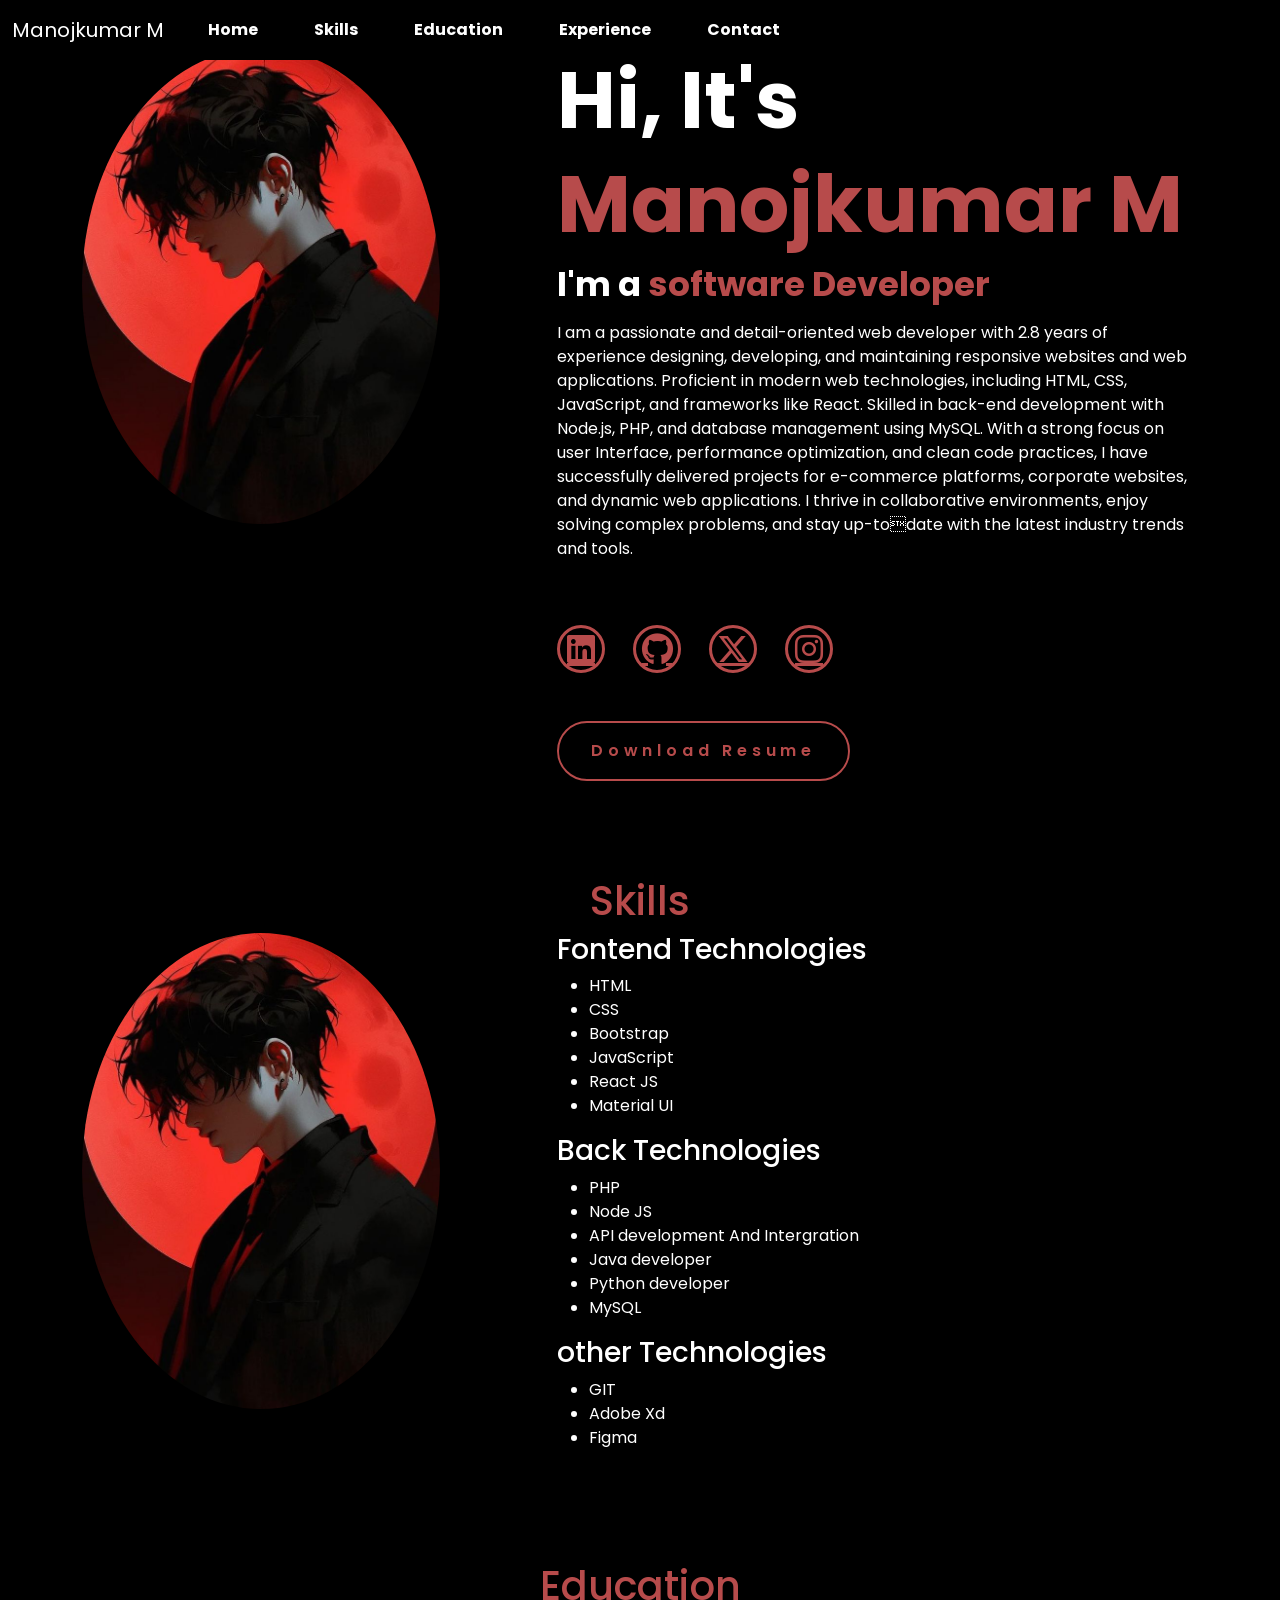
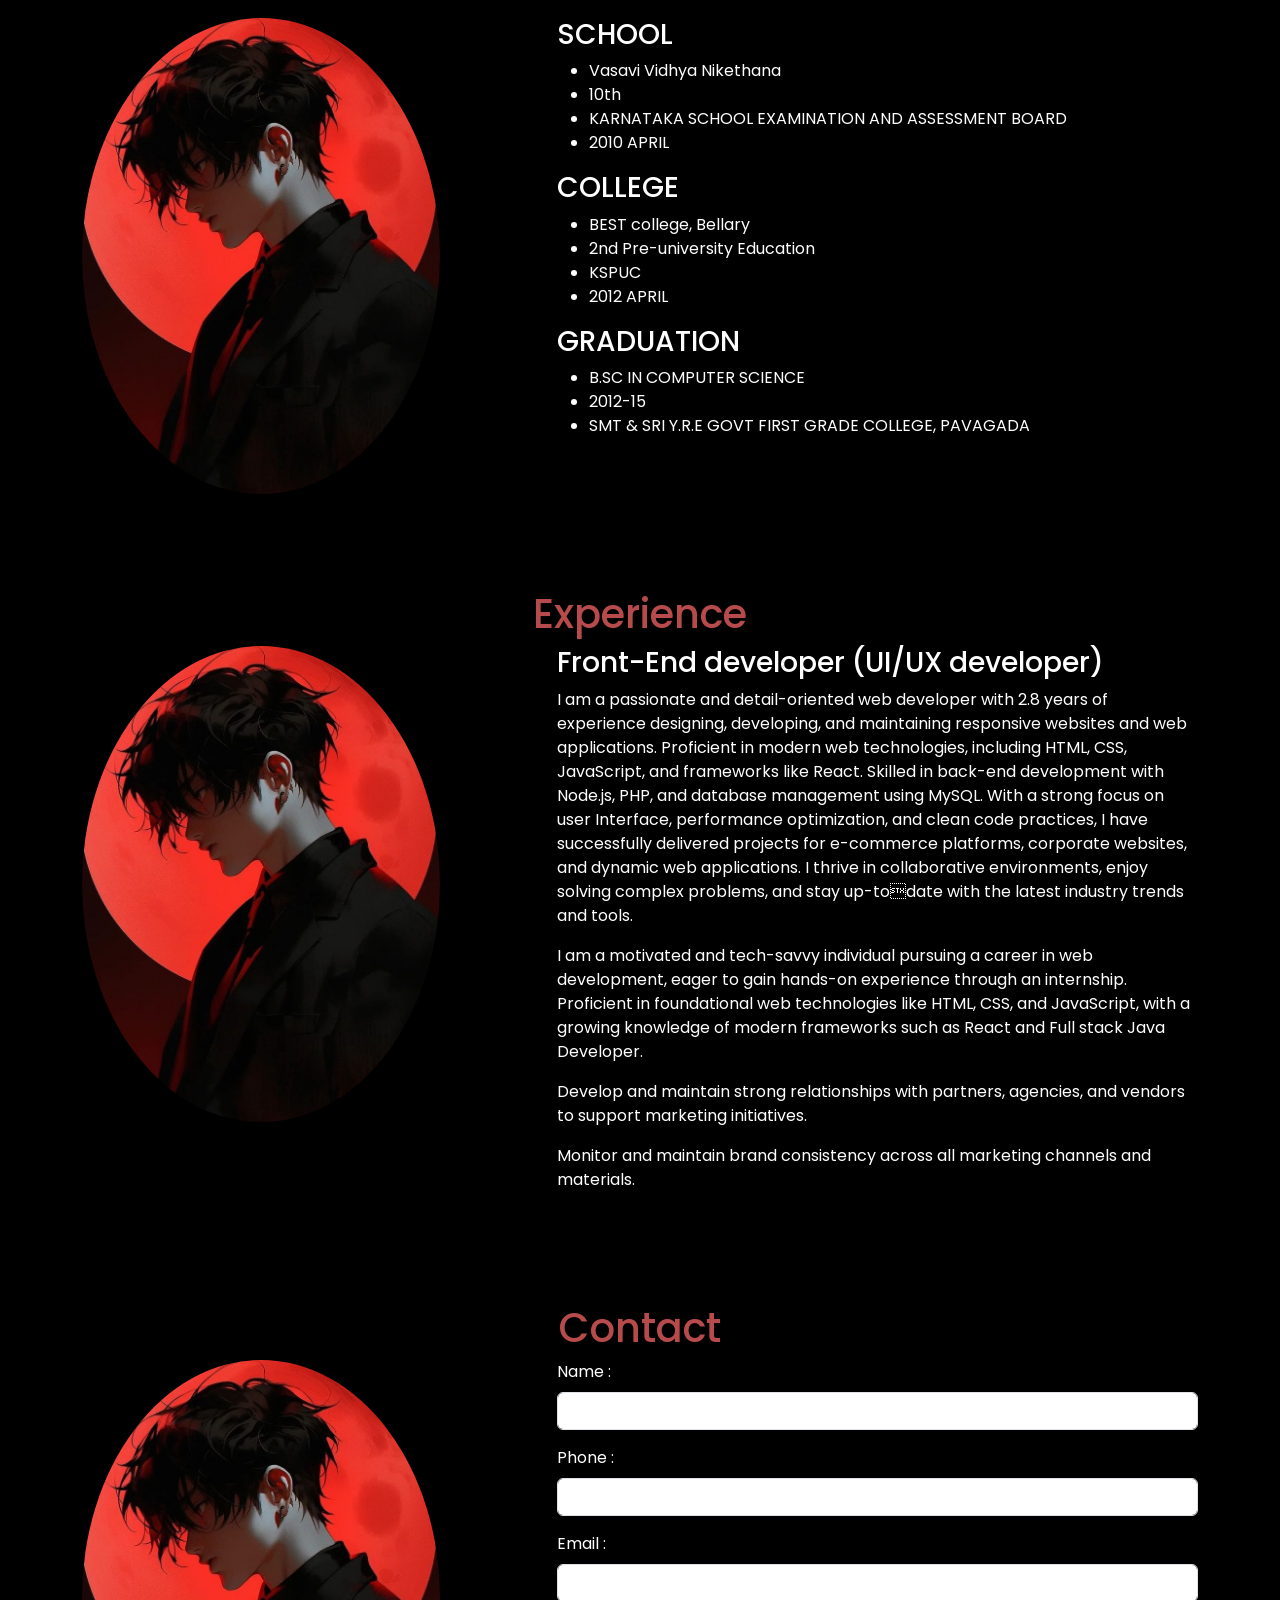
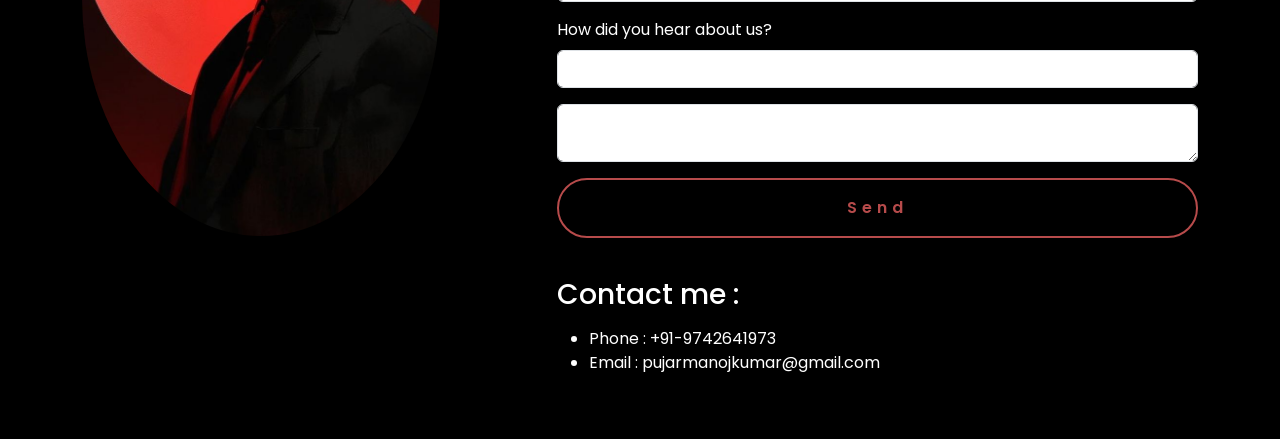
==== index.html @ e6916bec "Update index.html" ====
<!DOCTYPE html>
<html lang="en">
  <head>
    <meta charset="UTF-8" />
    <meta name="viewport" content="width=device-width, initial-scale=1.0" />
    <link
      href="https://cdn.jsdelivr.net/npm/bootstrap@5.3.3/dist/css/bootstrap.min.css"
      rel="stylesheet"
      integrity="sha384-QWTKZyjpPEjISv5WaRU9OFeRpok6YctnYmDr5pNlyT2bRjXh0JMhjY6hW+ALEwIH"
      crossorigin="anonymous"
    />
    <link
      rel="stylesheet"
      href="https://cdnjs.cloudflare.com/ajax/libs/font-awesome/6.5.2/css/all.min.css"
    />
    <link rel="stylesheet" href="main.css" />
    <title>Portfolio Website</title>
  </head>
  <body style="background: #000">
    <nav class="navbar navbar-expand-lg fixed-top" style="background: #000">
      <div class="container-fluid">
        <a class="navbar-brand text-white" href="">Manojkumar M</a>
        <button
          class="navbar-toggler"
          type="button"
          data-bs-toggle="collapse"
          data-bs-target="#navbarNavDropdown"
          aria-controls="navbarNavDropdown"
          aria-expanded="false"
          aria-label="Toggle navigation"
        >
          <span class="navbar-toggler-icon"></span>
        </button>
        <div class="collapse navbar-collapse" id="navbarNavDropdown">
          <ul class="navbar-nav">
            <li class="nav-item">
              <a class="nav-link active" aria-current="page" href="#home"
                >Home</a
              >
            </li>
            <li class="nav-item">
              <a class="nav-link" href="#Skills">Skills</a>
            </li>
            <li class="nav-item">
              <a class="nav-link" href="#Education">Education</a>
            </li>
            <li class="nav-item">
              <a class="nav-link" href="#Experience">Experience</a>
            </li>
            <li class="nav-item">
              <a class="nav-link" href="#Contact">Contact</a>
            </li>
          </ul>
        </div>
      </div>
    </nav>
    <section id="home" class="pb-5">
      <div class="section-1">
        <div class="container">
          <div class="row">
            <div class="col-lg-5">
              <div class="home-img pt-5">
                <img src="main.jpg" alt="" class="img-fluid" />
              </div>
            </div>
            <div class="col-lg-7 home">
              <div class="home-content pt-5">
                <h1>Hi, It's <span>Manojkumar M</span></h1>
                <h3 class="typing-text">I'm a <span></span></h3>
                <p>
                  I am a passionate and detail-oriented web developer with 2.8
                  years of experience designing, developing, and maintaining
                  responsive websites and web applications. Proficient in modern
                  web technologies, including HTML, CSS, JavaScript, and
                  frameworks like React. Skilled in back-end development with
                  Node.js, PHP, and database management using MySQL. With a
                  strong focus on user Interface, performance optimization, and
                  clean code practices, I have successfully delivered projects
                  for e-commerce platforms, corporate websites, and dynamic web
                  applications. I thrive in collaborative environments, enjoy
                  solving complex problems, and stay up-todate with the latest
                  industry trends and tools.
                </p>
                <div class="social-icons">
                  <a href="#"><i class="fa-brands fa-linkedin"></i></a>
                  <a href="#"><i class="fa-brands fa-github"></i></a>
                  <a href="#"><i class="fa-brands fa-x-twitter"></i></a>
                  <a href="#"><i class="fa-brands fa-instagram"></i></a>
                </div>
                <a href="Manoj.pdf" class="btn">Download Resume</a>
              </div>
            </div>
          </div>
        </div>
      </div>
    </section>
    <section id="Skills" class="pt-5 pb-5">
      <div class="container">
        <div class="row">
          <div class="col-lg-12">
            <div class="content-header">
              <h1>Skills</h1>
            </div>
          </div>
          <div class="col-lg-5">
            <div class="home-img">
              <img src="main.jpg" alt="" class="img-fluid" />
            </div>
          </div>
          <div class="col-lg-7">
            <div class="Skill-content">
              <h3>Fontend Technologies</h3>
              <ul>
                <li>HTML</li>
                <li>CSS</li>
                <li>Bootstrap</li>
                <li>JavaScript</li>
                <li>React JS</li>
                <li>Material UI</li>
              </ul>
              <h3>Back Technologies</h3>
              <ul>
                <li>PHP</li>
                <li>Node JS</li>
                <li>API development And Intergration</li>
                <li>Java developer</li>
                <li>Python developer</li>
                <li>MySQL</li>
              </ul>
              <h3>other Technologies</h3>
              <ul>
                <li>GIT</li>
                <li>Adobe Xd</li>
                <li>Figma</li>
              </ul>
            </div>
          </div>
        </div>
      </div>
    </section>
    <section id="Education" class="pt-5 pb-5">
      <div class="container">
        <div class="row">
          <div class="content-header">
            <h1>Education</h1>
          </div>
          <div class="col-lg-5">
            <div class="home-img">
              <img src="main.jpg" alt="" class="img-fluid" />
            </div>
          </div>
          <div class="col-lg-7">
            <div class="Skill-content">
              <h3>SCHOOL</h3>
              <ul>
                <li>Vasavi Vidhya Nikethana</li>
                <li>10th</li>
                <li>KARNATAKA SCHOOL EXAMINATION AND ASSESSMENT BOARD</li>
                <li>2010 APRIL</li>
              </ul>
              <h3>COLLEGE</h3>
              <ul>
                <li>BEST college, Bellary</li>
                <li>2nd Pre-university Education</li>
                <li>KSPUC</li>
                <li>2012 APRIL</li>
              </ul>
              <h3>GRADUATION</h3>
              <ul>
                <li>B.SC IN COMPUTER SCIENCE</li>
                <li>2012-15</li>
                <li>SMT & SRI Y.R.E GOVT FIRST GRADE COLLEGE, PAVAGADA</li>
              </ul>
            </div>
          </div>
        </div>
      </div>
    </section>
    <section id="Experience" class="pt-5 pb-5">
      <div class="container">
        <div class="row">
          <div class="content-header">
            <h1>Experience</h1>
          </div>
          <div class="col-lg-5">
            <div class="home-img">
              <img src="main.jpg" alt="" class="img-fluid" />
            </div>
          </div>
          <div class="col-lg-7">
            <div class="Skill-content">
              <h3>Front-End developer (UI/UX developer)</h3>
              <p>
                I am a passionate and detail-oriented web developer with 2.8
                years of experience designing, developing, and maintaining
                responsive websites and web applications. Proficient in modern
                web technologies, including HTML, CSS, JavaScript, and
                frameworks like React. Skilled in back-end development with
                Node.js, PHP, and database management using MySQL. With a strong
                focus on user Interface, performance optimization, and clean
                code practices, I have successfully delivered projects for
                e-commerce platforms, corporate websites, and dynamic web
                applications. I thrive in collaborative environments, enjoy
                solving complex problems, and stay up-todate with the latest
                industry trends and tools.
              </p>
              <p>
                I am a motivated and tech-savvy individual pursuing a career in
                web development, eager to gain hands-on experience through an
                internship. Proficient in foundational web technologies like
                HTML, CSS, and JavaScript, with a growing knowledge of modern
                frameworks such as React and Full stack Java Developer.
              </p>
              <p>
                Develop and maintain strong relationships with partners,
                agencies, and vendors to support marketing initiatives.
              </p>
              <p>
                Monitor and maintain brand consistency across all marketing
                channels and materials.
              </p>
            </div>
          </div>
        </div>
      </div>
    </section>
    <section id="Contact" class="pt-5 pb-5">
      <div class="container">
        <div class="row">
          <div class="content-header">
            <h1>Contact</h1>
          </div>
          <div class="col-lg-5">
            <div class="home-img">
              <img src="main.jpg" alt="" class="img-fluid" />
            </div>
          </div>
          <div class="col-lg-7">
            <div class="form-contact-us">
              <form action="">
                <div class="mb-3">
                  <label
                    for="exampleFormControlInput1"
                    class="form-label text-white"
                    >Name :</label
                  >
                  <input
                    type="text"
                    class="form-control"
                    id="exampleFormControlInput1"
                  />
                </div>
                <div class="mb-3">
                  <label
                    for="exampleFormControlInput1"
                    class="form-label text-white"
                    >Phone :</label
                  >
                  <input
                    type="number"
                    class="form-control"
                    id="exampleFormControlInput1"
                  />
                </div>
                <div class="mb-3">
                  <label
                    for="exampleFormControlInput1"
                    class="form-label text-white"
                    >Email :</label
                  >
                  <input
                    type="email"
                    class="form-control"
                    id="exampleFormControlInput1"
                  />
                </div>
                <div class="mb-3">
                  <label
                    for="exampleFormControlInput1"
                    class="form-label text-white"
                    >How did you hear about us?</label
                  >
                  <input
                    type="text"
                    class="form-control"
                    id="exampleFormControlInput1"
                  />
                </div>

                <div class="mb-3">
                  <div class="form-floating">
                    <textarea
                      class="form-control"
                      id="floatingTextarea"
                      rows="7"
                    ></textarea>
                    <label for="floatingTextarea" class="text-white"
                      >Message and type of event:</label
                    >
                  </div>
                </div>
                <div class="mb-3">
                  <div class="d-grid gap-2">
                    <button class="btn btn-primary" type="button">Send</button>
                  </div>
                </div>
              </form>
            </div>
            <div class="contact pt-3">
              <h3 class="pt-2 pb-2">Contact me :</h3>
              <ul>
                <li>Phone : +91-9742641973</li>
                <li>Email : pujarmanojkumar@gmail.com</li>
              </ul>
            </div>
          </div>
        </div>
      </div>
    </section>
    <script
      src="https://cdn.jsdelivr.net/npm/bootstrap@5.3.3/dist/js/bootstrap.bundle.min.js"
      integrity="sha384-YvpcrYf0tY3lHB60NNkmXc5s9fDVZLESaAA55NDzOxhy9GkcIdslK1eN7N6jIeHz"
      crossorigin="anonymous"
    ></script>
  </body>
</html>
---- main.css ----
@import url("https://fonts.googleapis.com/css2?family=Poppins:wght@100;200;300;400;500;600&display=swap");

* {
  margin: 0;
  padding: 0;
  box-sizing: border-box;
  font-family: "Poppins", sans-serif;
}
/* Navigaton Bar styless */
.nav-transparent-0 {
  height: 80px;
  background: rgba(0, 0, 0, 1) !important;
  width: 100%;
  /* z-index: 1; */
}
.navbar-nav {
  /* flex-direction: row !important; */
  /* align-items: center !important; */
  /* justify-content: space-around !important; */
}
.nav-item {
  padding: 0px 20px;
}
.nav-link {
  color: #fff !important;
  font-size: 16px !important;
  font-weight: 700 !important;
  padding: 10px 0px;
}
.nav-link:hover {
  color: #b74b4b !important;
  font-size: 16px !important;
  font-weight: 700 !important;
  padding: 10px 0px;
  text-decoration: underline;
}
.home .home-content {
  color: #fff;
}

.home .home-content h1 {
  font-size: 5rem;
  font-weight: 700;
  line-height: 1.3;
}

span {
  color: #b74b4b;
}

.home-content h3 {
  /* font-size: 4rem; */
  margin-bottom: 1rem;
  font-weight: 700;
}

.home-content p {
  font-size: 1rem;
  color: #fff;
}

.home-img {
  border-radius: 50%;
}

.home-img img {
  position: relative;
  width: 28vw;
  border-radius: 50%;
  box-shadow: 0 0 25px solid #b74b4b;
  cursor: pointer;
  transition: 0.2s linear;
}

.home-img img:hover {
  font-size: 1.8rem;
  font-weight: 500;
}

.social-icons a {
  display: inline-flex;
  justify-content: center;
  align-items: center;
  width: 3rem;
  height: 3rem;
  background-color: transparent;
  border: 0.2rem solid #b74b4b;
  font-size: 2rem;
  border-radius: 50%;
  margin: 3rem 1.5rem 3rem 0;
  transition: 0.3s ease;
  color: #b74b4b;
}

.social-icons a:hover {
  color: black;
  transform: scale(1.3) translateY(-5px);
  background-color: #b74b4b;
  box-shadow: 0 0 25px #b74b4b;
}

.btn {
  display: inline-block;
  padding: 1rem 2rem;
  background-color: black;
  border-radius: 4rem;
  font-size: 1rem;
  color: #b74b4b;
  letter-spacing: 0.3rem;
  font-weight: 600;
  border: 2px solid #b74b4b;
  transition: 0.3s ease;
  cursor: pointer;
}

.btn:hover {
  transform: scale3d(1.03);
  background-color: #b74b4b;
  color: black;
  box-shadow: 0 0 25px #b74b4b;
}

.typing-text {
  font-size: 34px;
  font-weight: 600;
  min-width: 280px;
}

.typing-text span {
  position: relative;
}

.typing-text span::before {
  content: "software Developer";
  color: #b74b4b;
  animation: words 20s infinite;
}

.typing-text span::after {
  content: "";
  background-color: black;
  position: absolute;
  width: calc(100% + 8px);
  height: 100%;
  border-left: 3px solid black;
  right: -8;
  animation: cursor 0.6s infinite;
}

@keyframes cursor {
  to {
    border-left: 3px solid #b74b4b;
  }
}

@keyframes words {
  0%,
  40% {
    content: "Web Developer";
  }
  41%,
  80% {
    content: "Web Designer";
  }
  81%,
  100% {
    content: "UI/UX Designer";
  }
}

@media (max-width: 1000px) {
  .home {
    gap: 4rem;
  }
}

@media (max-width: 995px) {
  .home {
    flex-direction: column;
    margin: 5rem 4rem;
  }

  .home .home-content h3 {
    font-size: 2.5rem;
  }

  .home-content h1 {
    font-size: 5rem;
  }

  .home-img img {
    width: 70vw;
    margin-top: 4rem;
  }
}
.Skill-content {
  color: #fff;
}
.content-header {
  text-align: center;
}
.content-header h1 {
  color: #b74b4b;
}
.contact h3 {
  color: #fff;
}
.contact ul li {
  color: #fff;
}
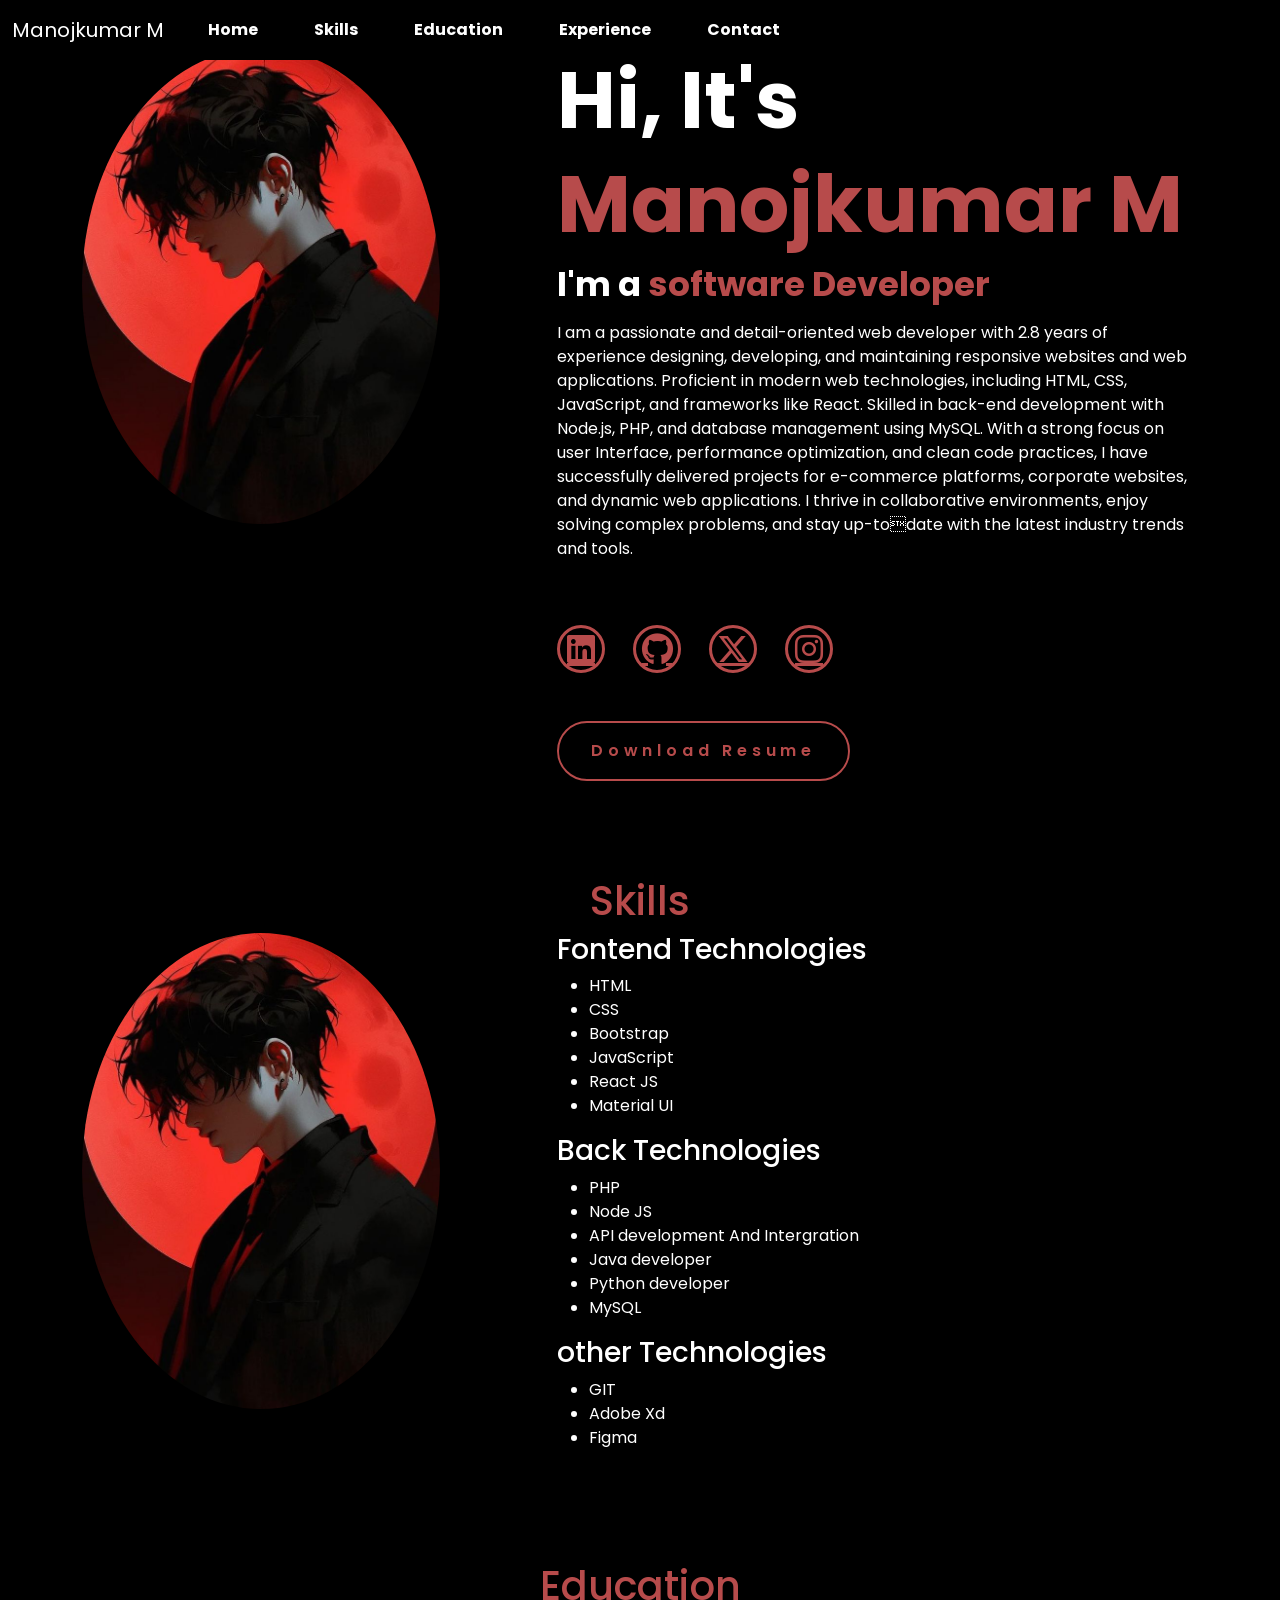
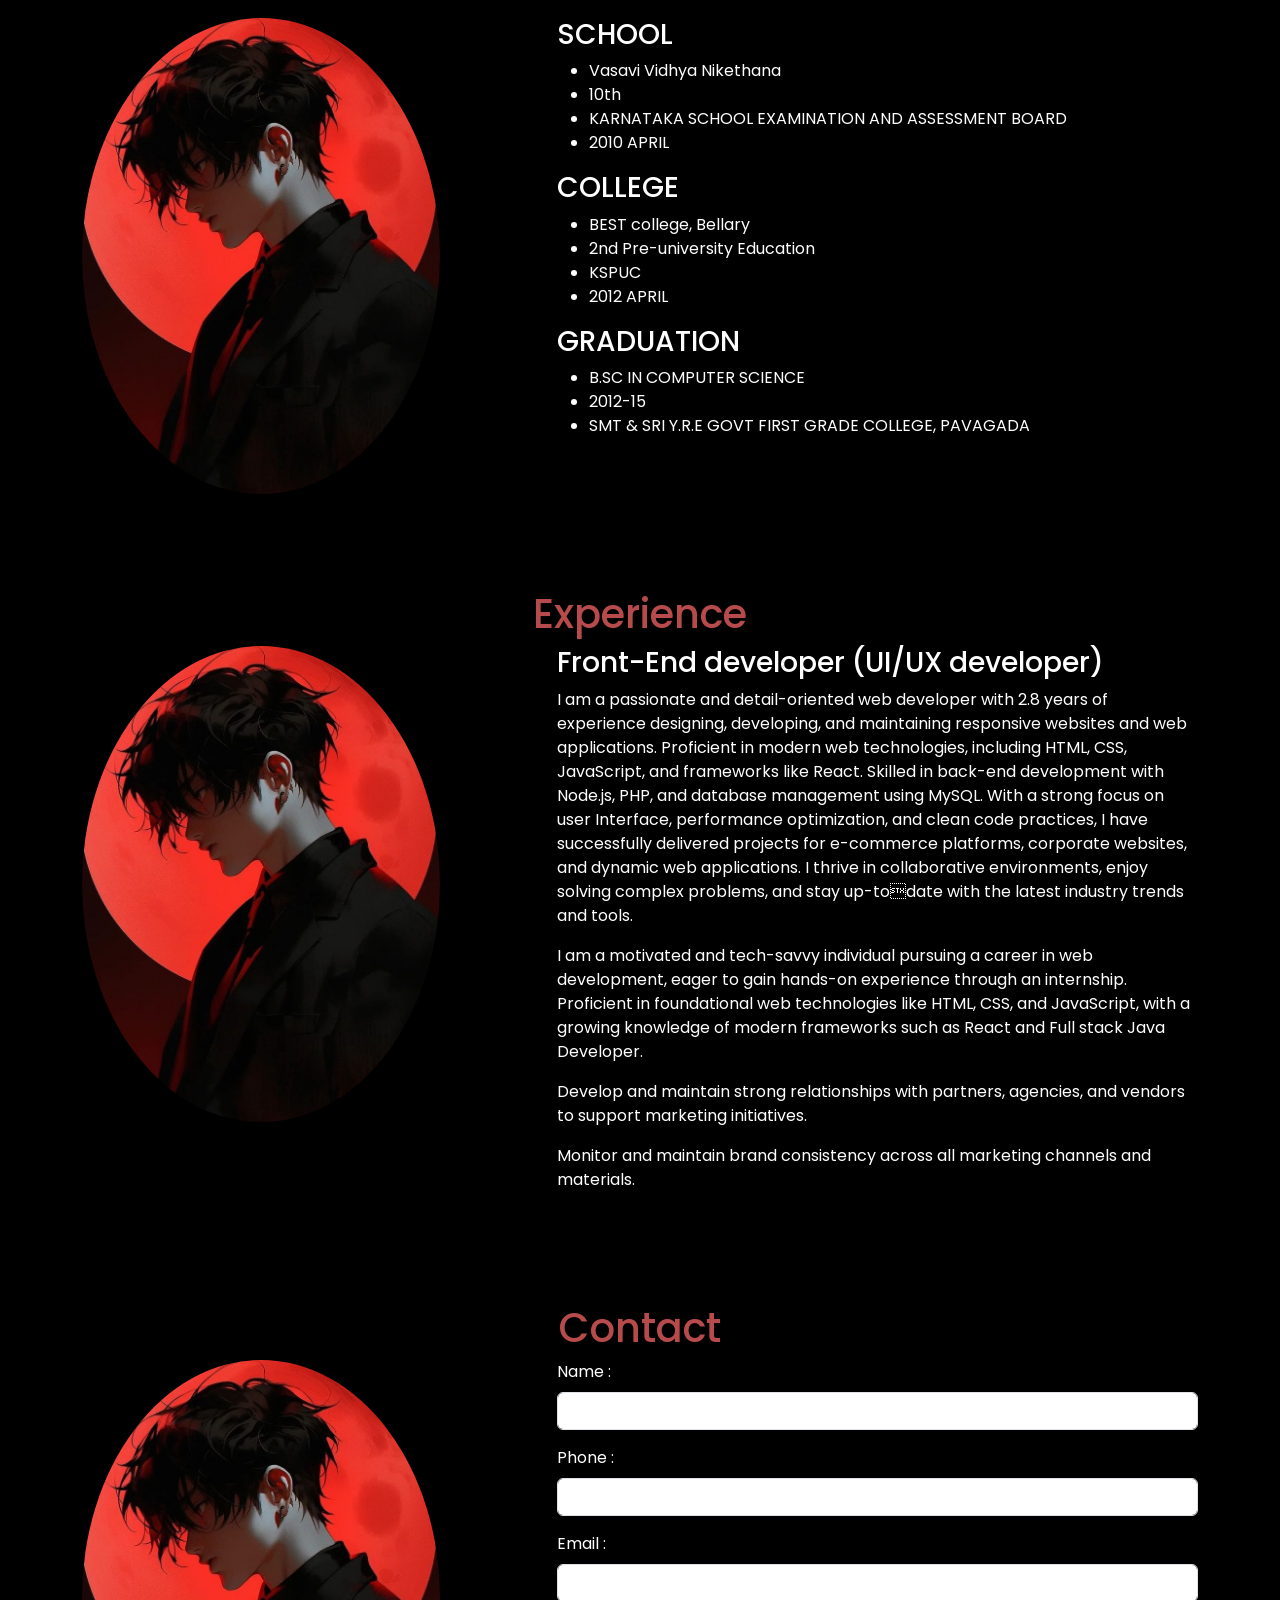
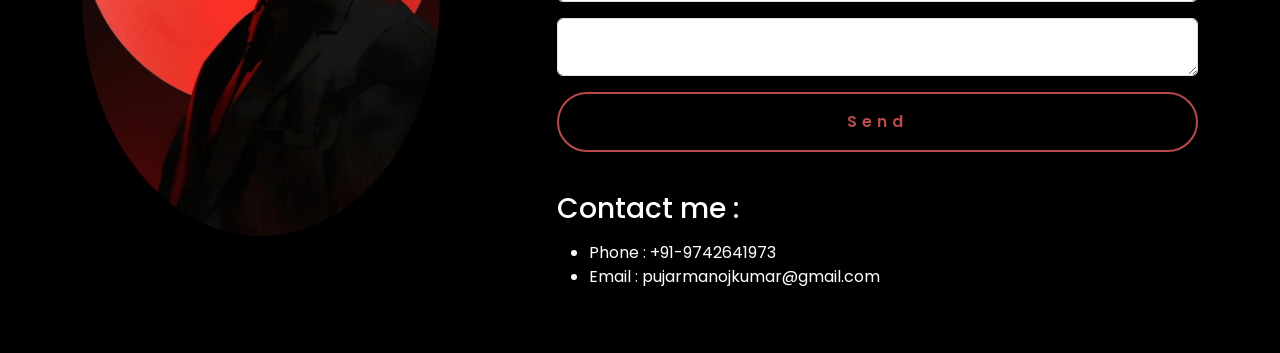
==== commit 22cfbf32: "Update index.html" ====
--- a/index.html
+++ b/index.html
@@ -274,7 +274,7 @@
                     id="exampleFormControlInput1"
                   />
                 </div>
-                <div class="mb-3">
+<!--                 <div class="mb-3">
                   <label
                     for="exampleFormControlInput1"
                     class="form-label text-white"
@@ -285,7 +285,7 @@
                     class="form-control"
                     id="exampleFormControlInput1"
                   />
-                </div>
+                </div> -->
 
                 <div class="mb-3">
                   <div class="form-floating">
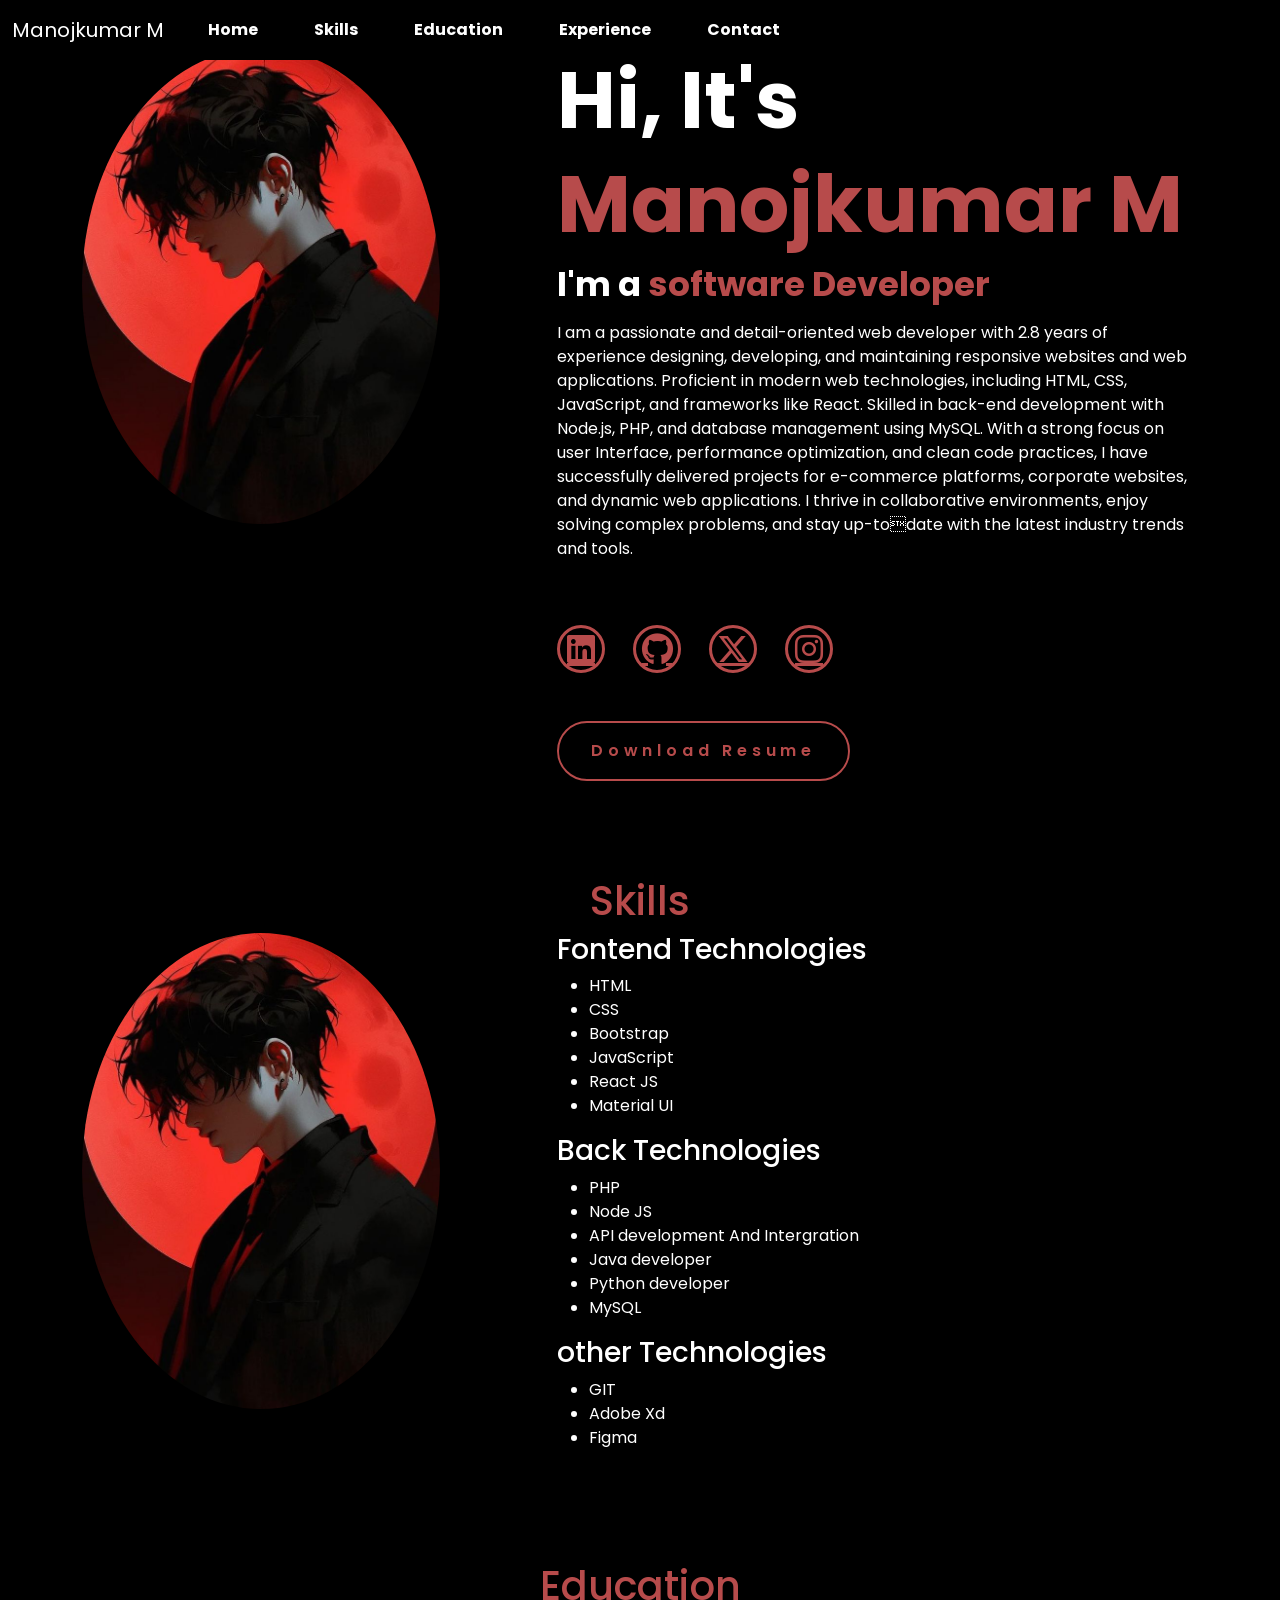
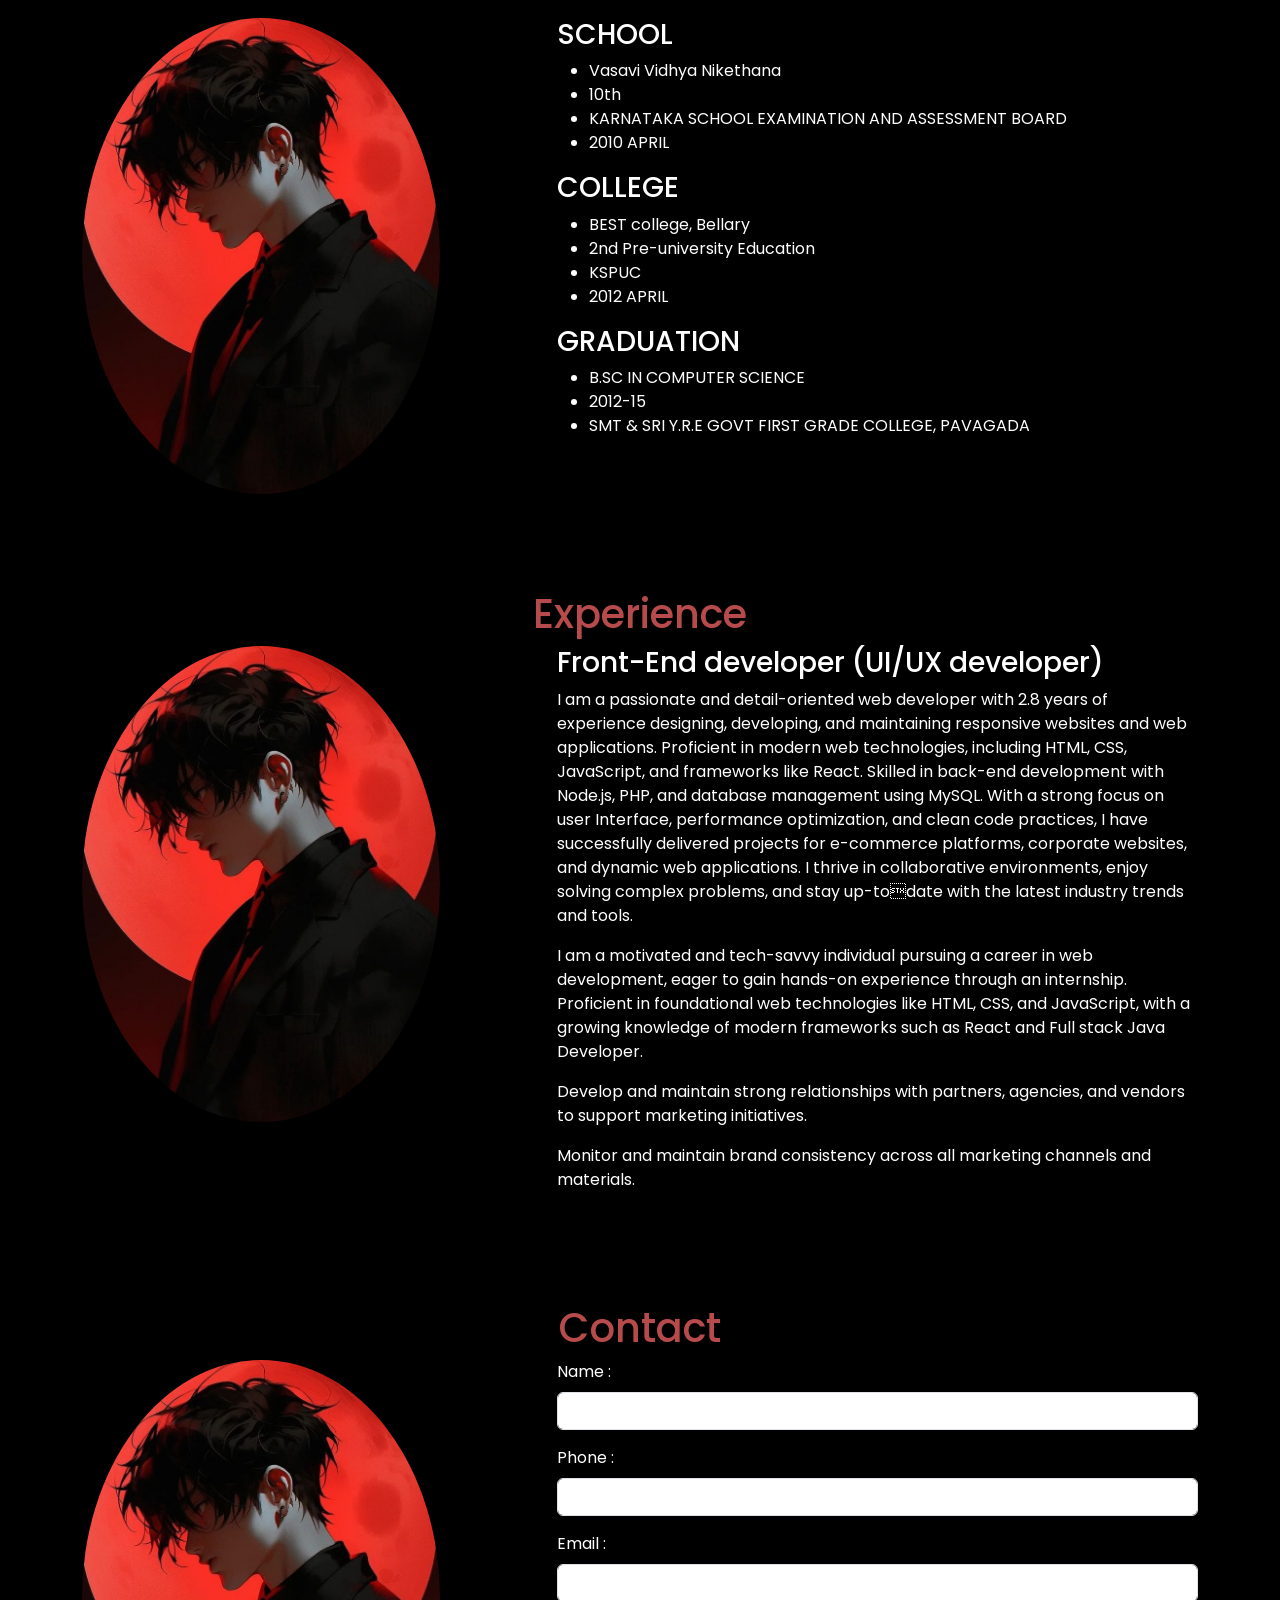
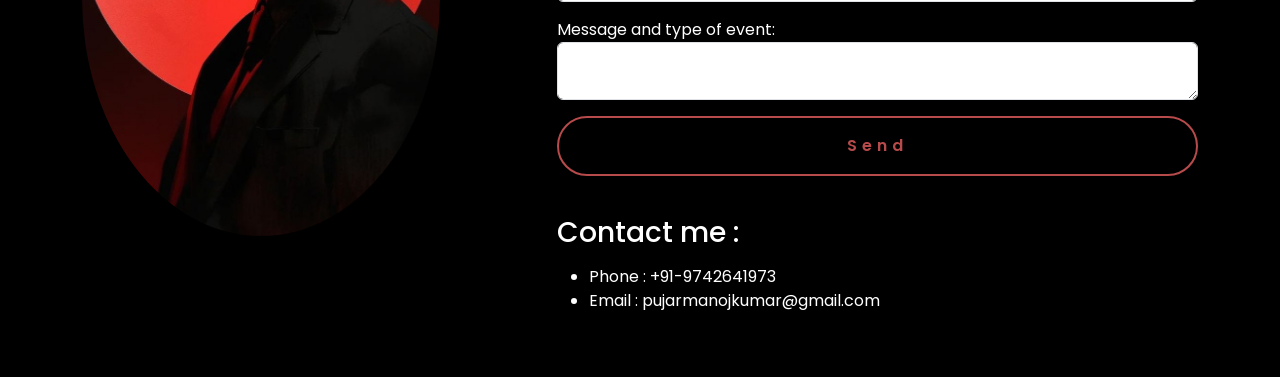
==== commit c1a129c6: "Update index.html" ====
--- a/index.html
+++ b/index.html
@@ -274,29 +274,16 @@
                     id="exampleFormControlInput1"
                   />
                 </div>
-<!--                 <div class="mb-3">
-                  <label
-                    for="exampleFormControlInput1"
-                    class="form-label text-white"
-                    >How did you hear about us?</label
-                  >
-                  <input
-                    type="text"
-                    class="form-control"
-                    id="exampleFormControlInput1"
-                  />
-                </div> -->
-
-                <div class="mb-3">
+                <div class="mb-3">
+                  <label for="floatingTextarea" class="text-white"
+                      >Message and type of event:</label
+                    >
                   <div class="form-floating">
                     <textarea
                       class="form-control"
                       id="floatingTextarea"
                       rows="7"
                     ></textarea>
-                    <label for="floatingTextarea" class="text-white"
-                      >Message and type of event:</label
-                    >
                   </div>
                 </div>
                 <div class="mb-3">
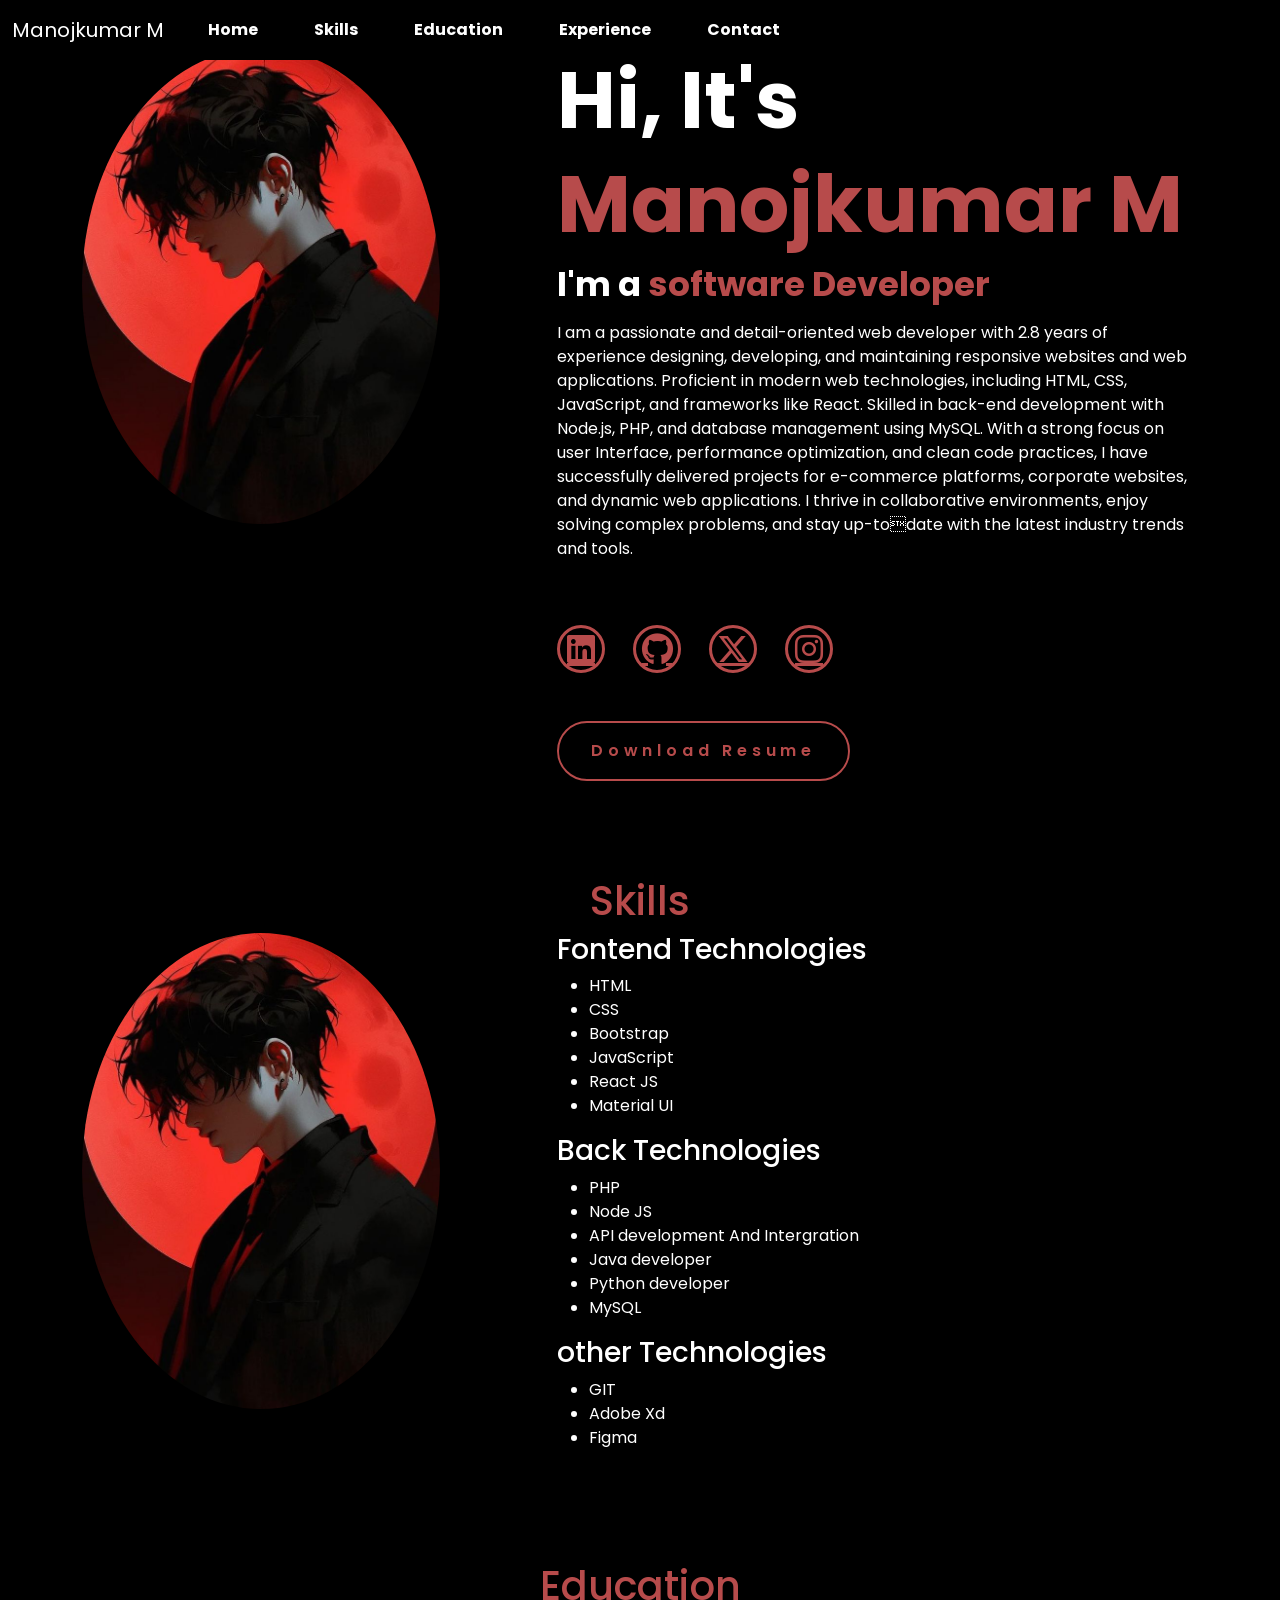
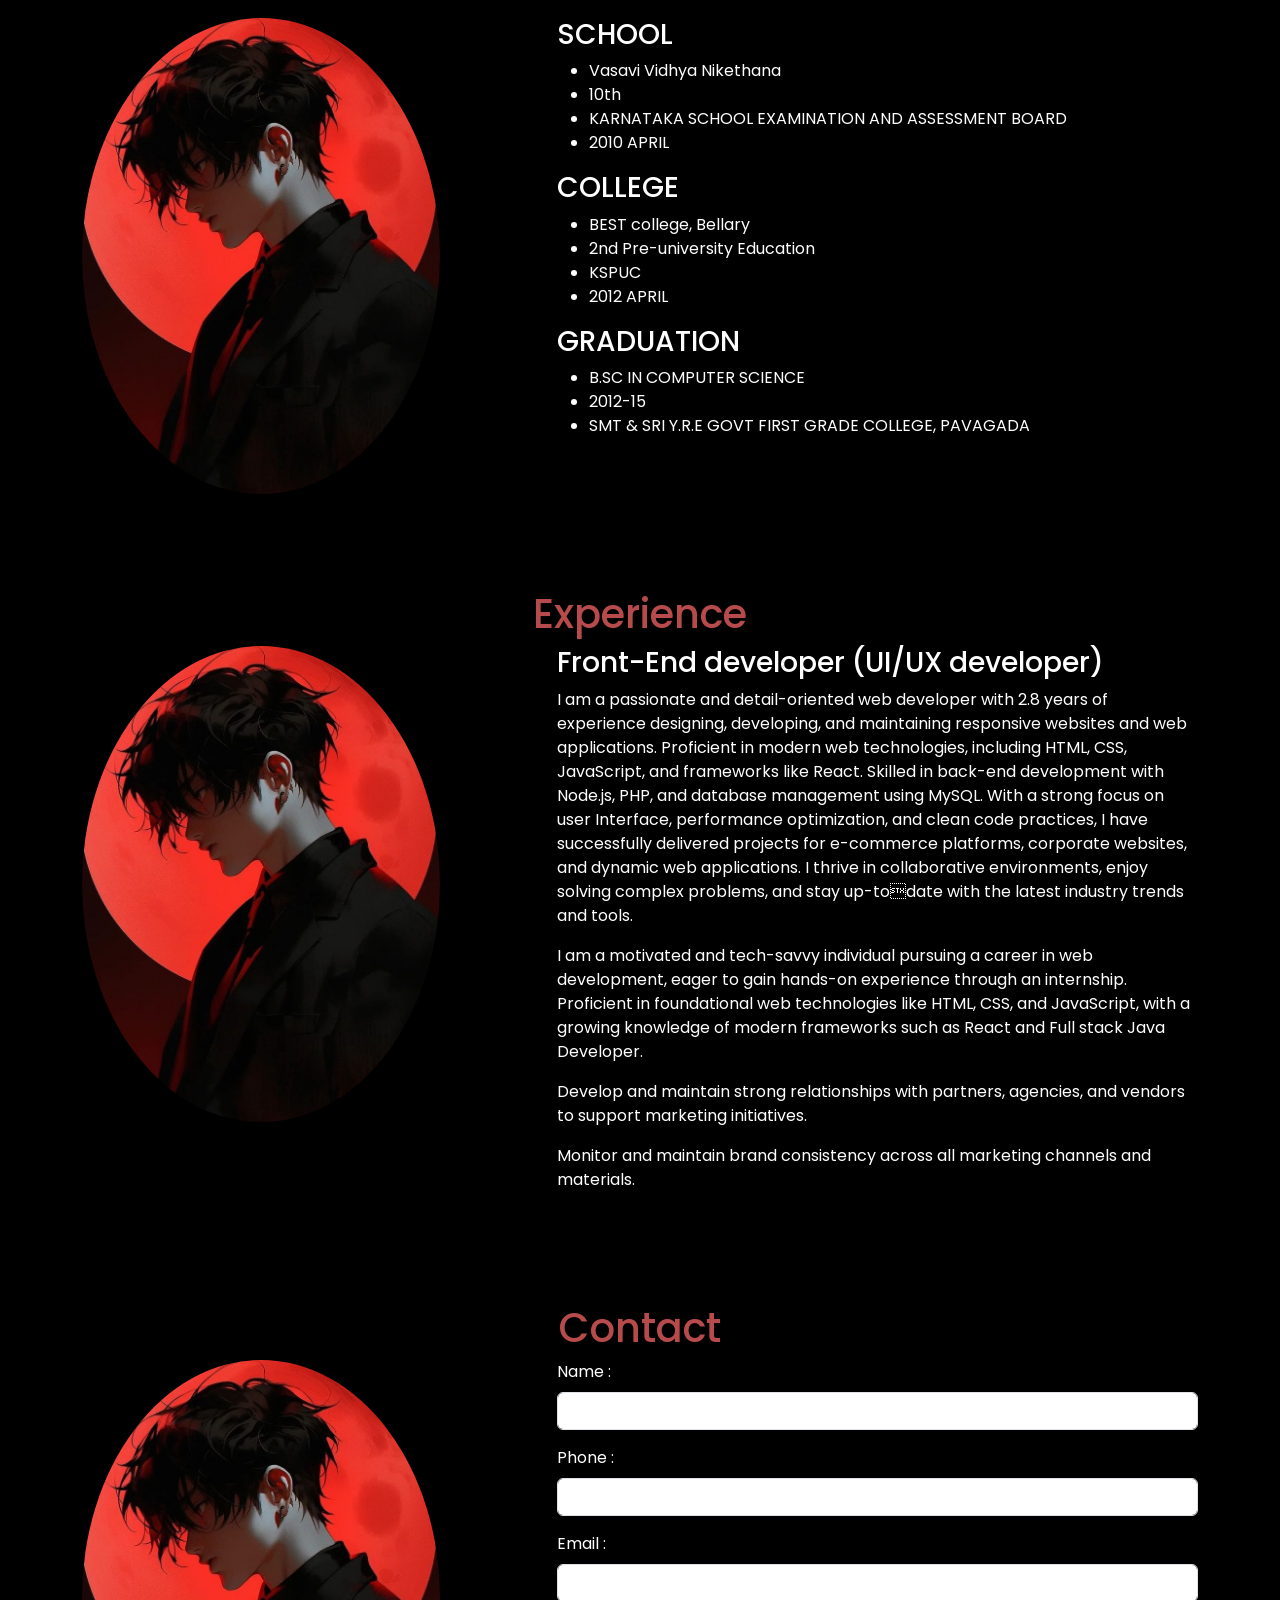
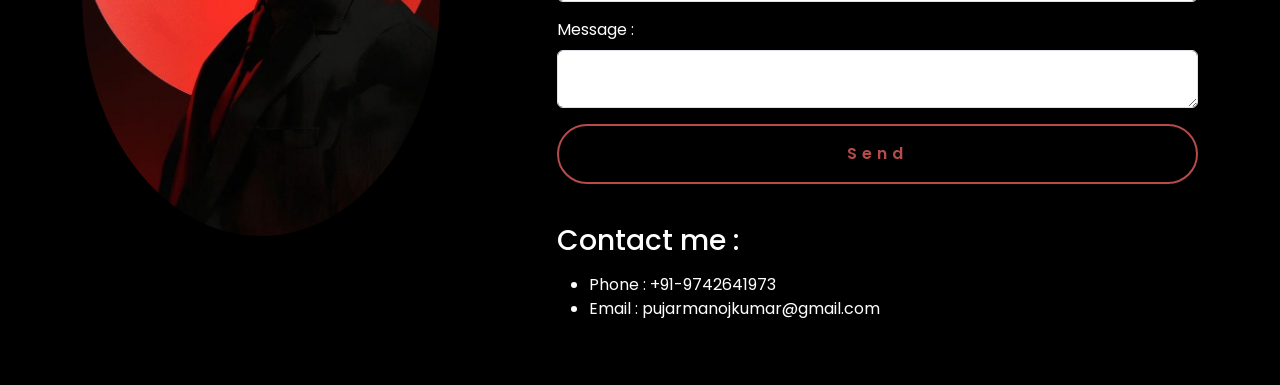
==== commit 66bf5463: "Update index.html" ====
--- a/index.html
+++ b/index.html
@@ -275,9 +275,11 @@
                   />
                 </div>
                 <div class="mb-3">
-                  <label for="floatingTextarea" class="text-white"
-                      >Message and type of event:</label
-                    >
+                  <label
+                    for="exampleFormControlInput1"
+                    class="form-label text-white"
+                    >Message :</label
+                  >
                   <div class="form-floating">
                     <textarea
                       class="form-control"
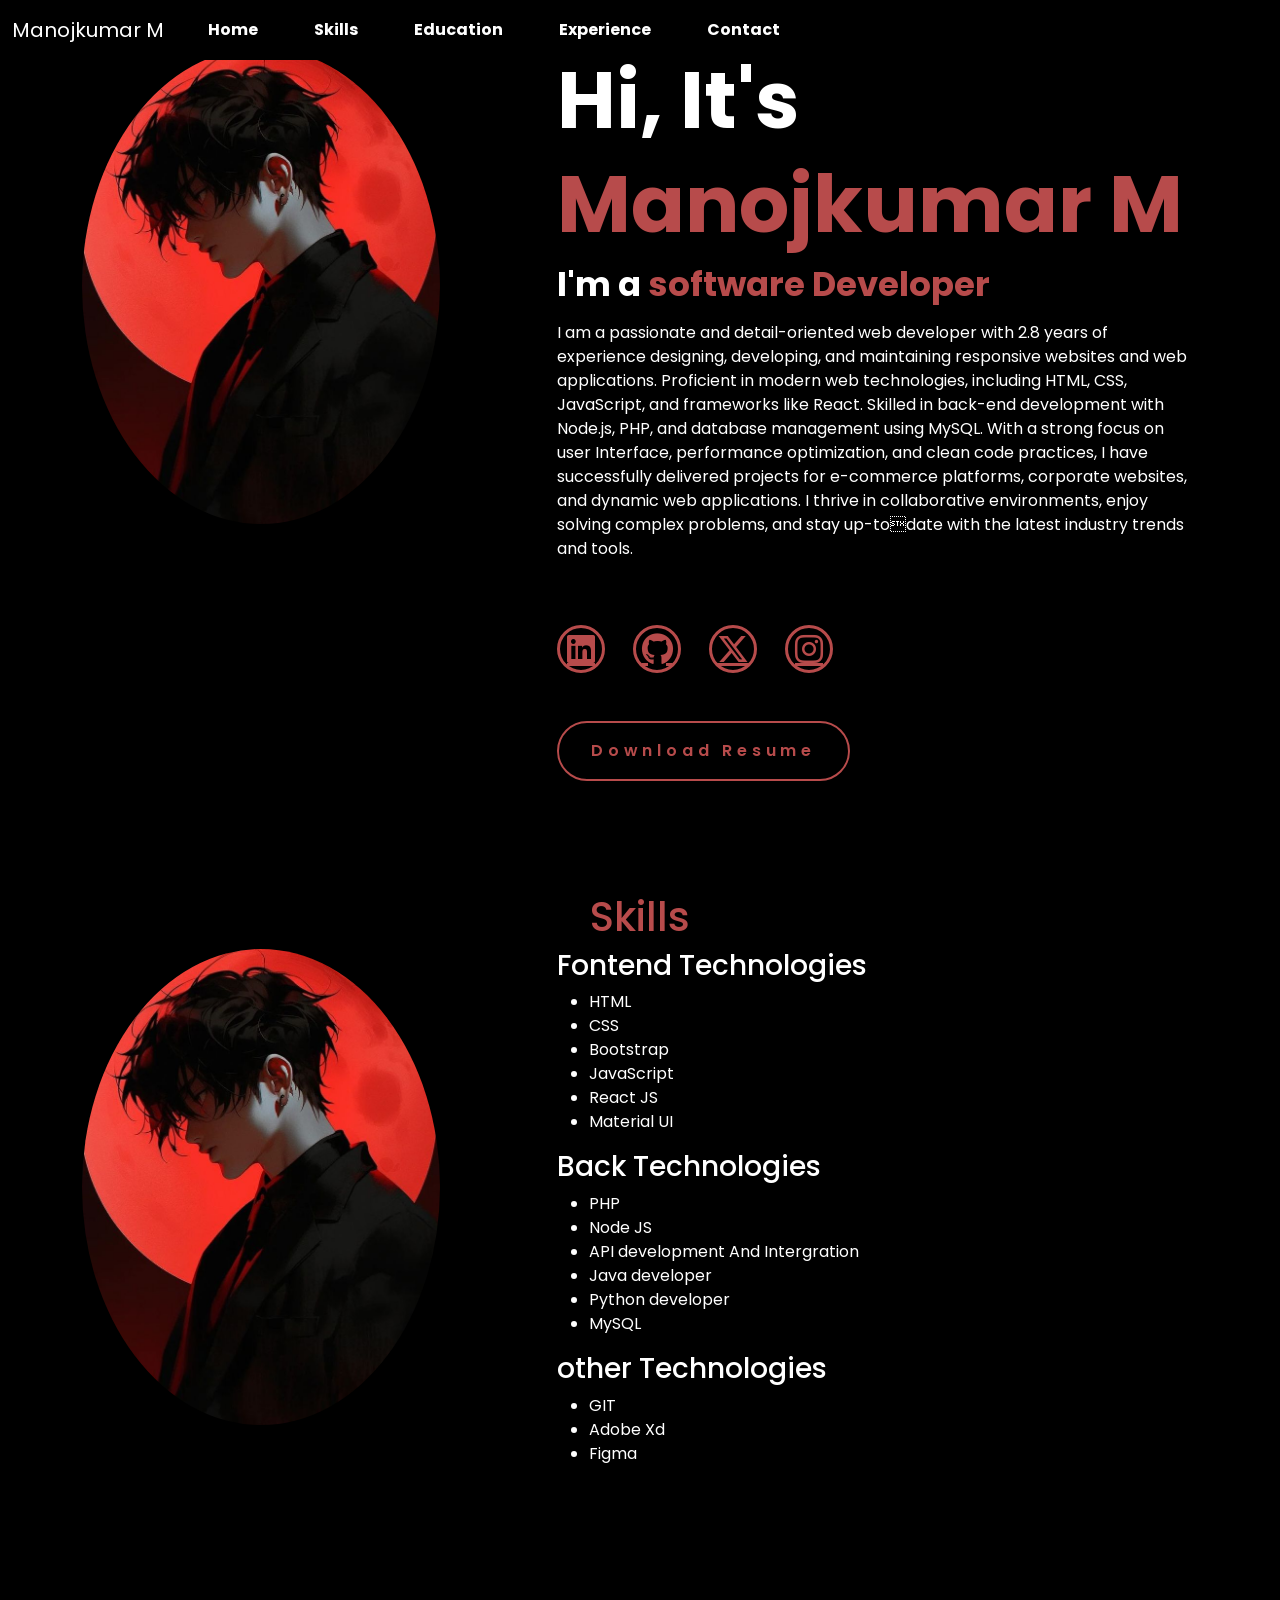
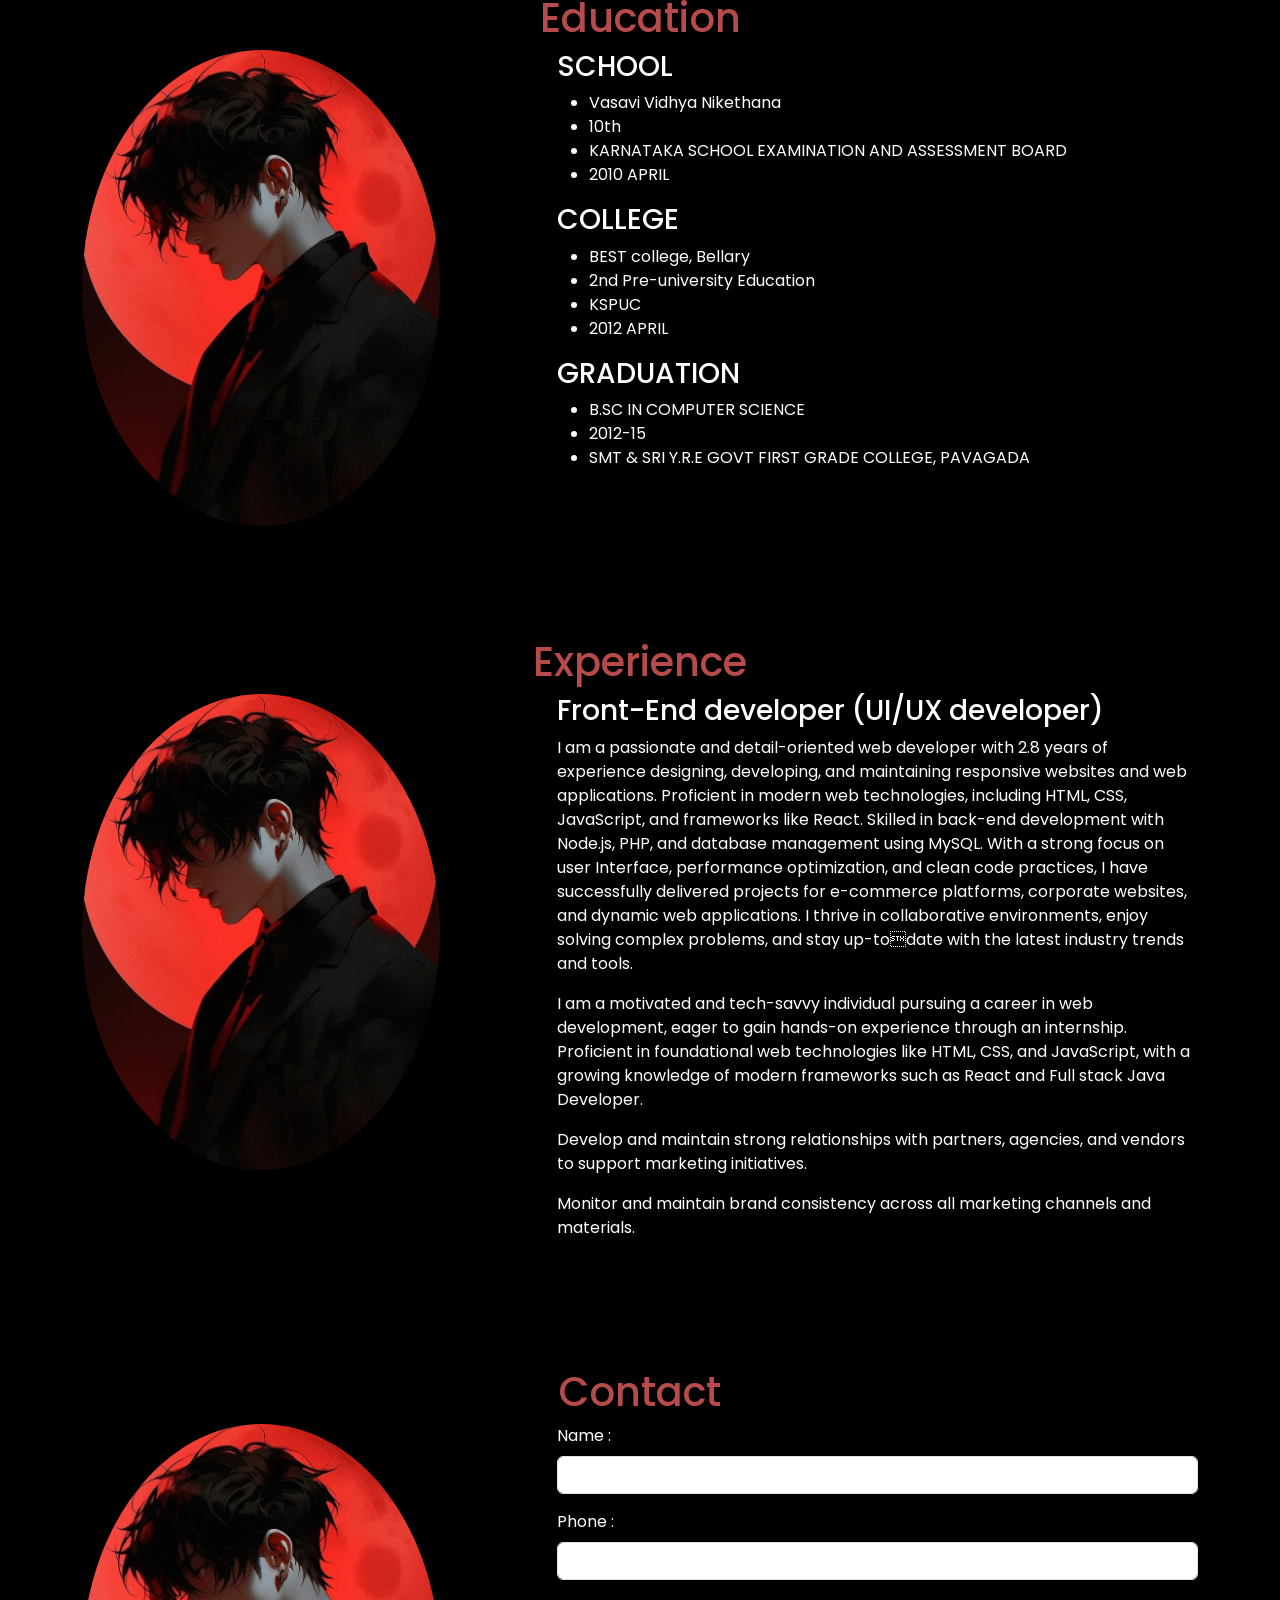
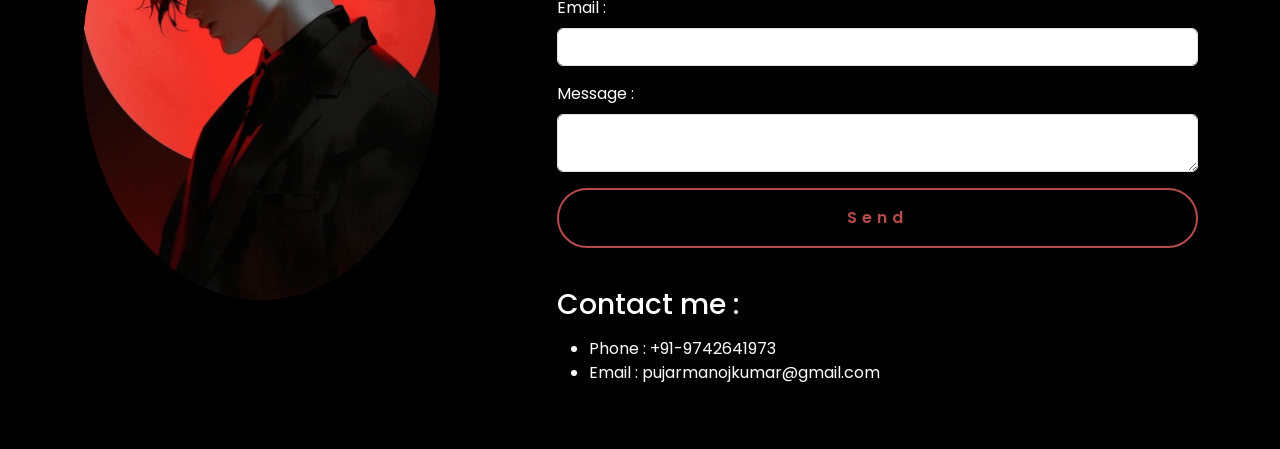
==== commit e87aeeae: "Update index.html" ====
--- a/index.html
+++ b/index.html
@@ -98,7 +98,7 @@
       <div class="container">
         <div class="row">
           <div class="col-lg-12">
-            <div class="content-header">
+            <div class="content-header pt-3">
               <h1>Skills</h1>
             </div>
           </div>
@@ -141,7 +141,7 @@
     <section id="Education" class="pt-5 pb-5">
       <div class="container">
         <div class="row">
-          <div class="content-header">
+          <div class="content-header pt-3">
             <h1>Education</h1>
           </div>
           <div class="col-lg-5">
@@ -179,7 +179,7 @@
     <section id="Experience" class="pt-5 pb-5">
       <div class="container">
         <div class="row">
-          <div class="content-header">
+          <div class="content-header pt-3">
             <h1>Experience</h1>
           </div>
           <div class="col-lg-5">
@@ -224,10 +224,10 @@
         </div>
       </div>
     </section>
-    <section id="Contact" class="pt-5 pb-5">
+    <section id="Contact" class="pt-2 pt-5 pb-5">
       <div class="container">
         <div class="row">
-          <div class="content-header">
+          <div class="content-header pt-3">
             <h1>Contact</h1>
           </div>
           <div class="col-lg-5">
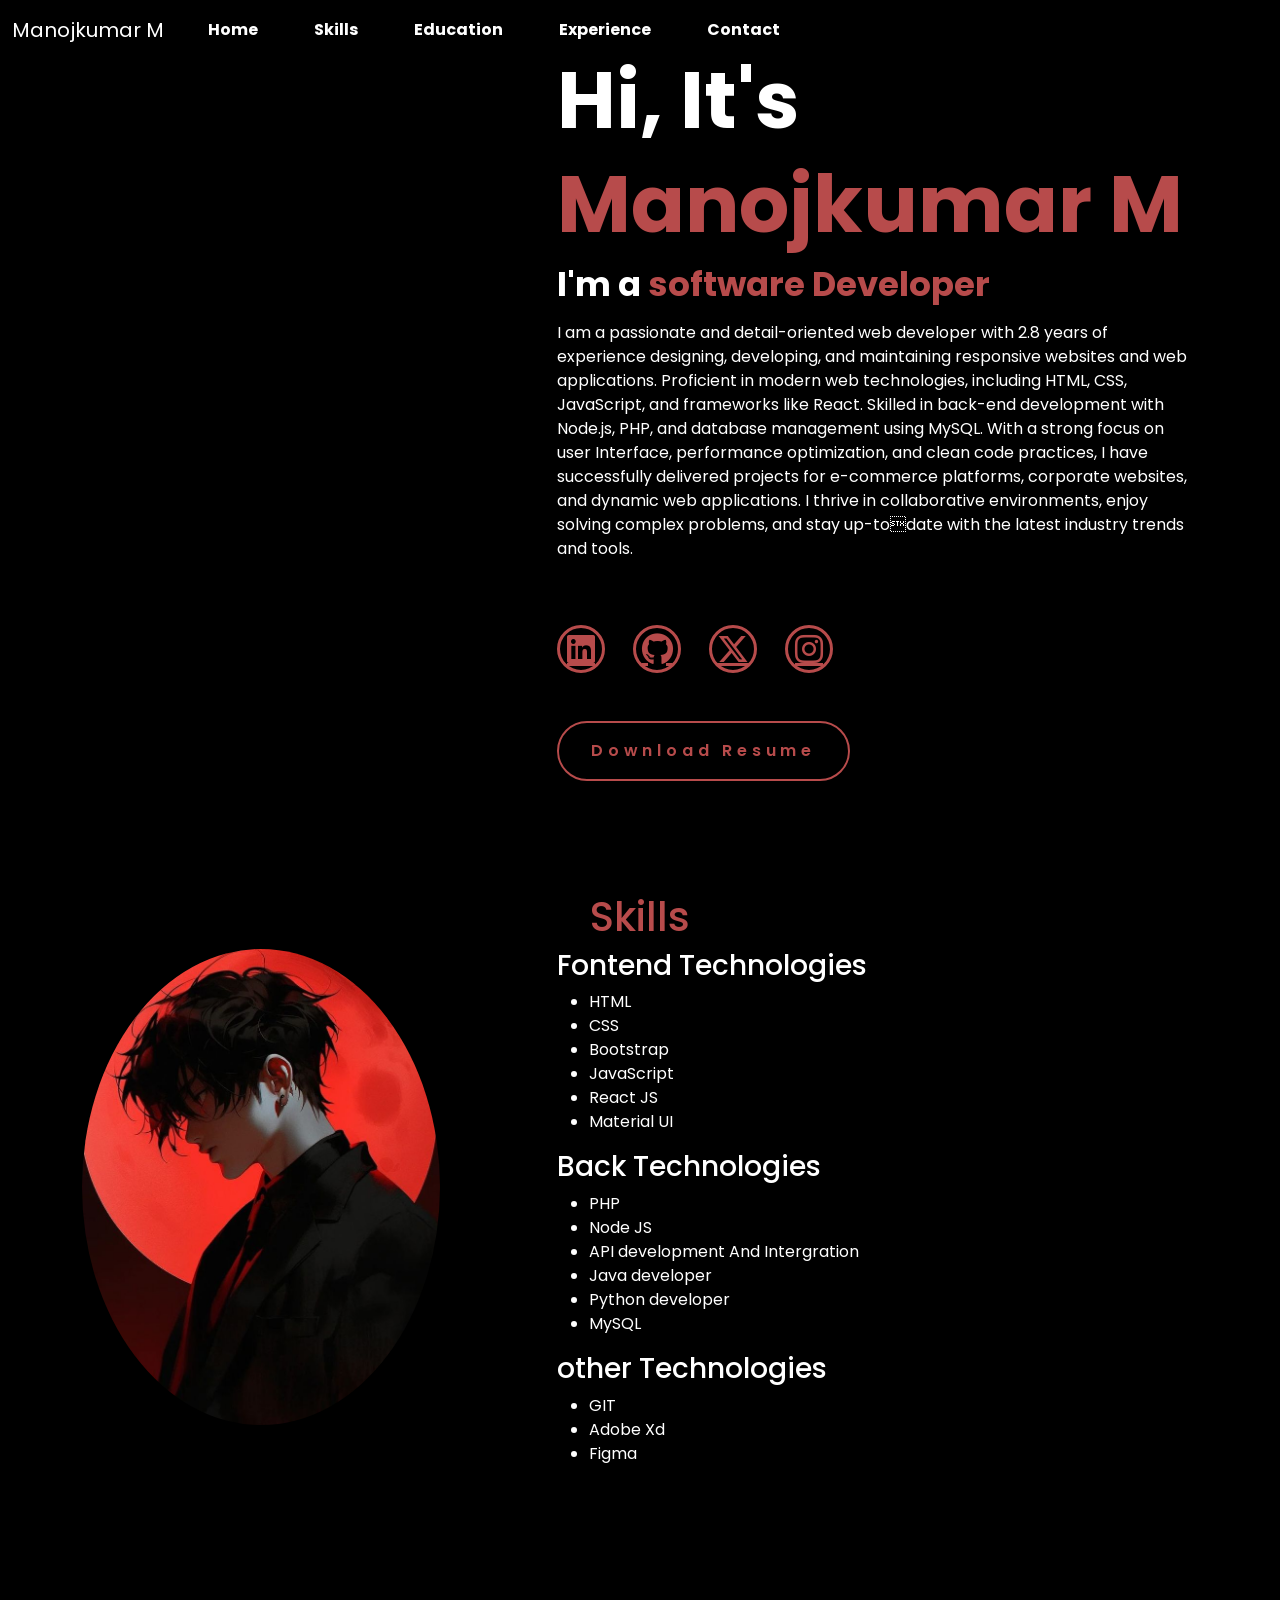
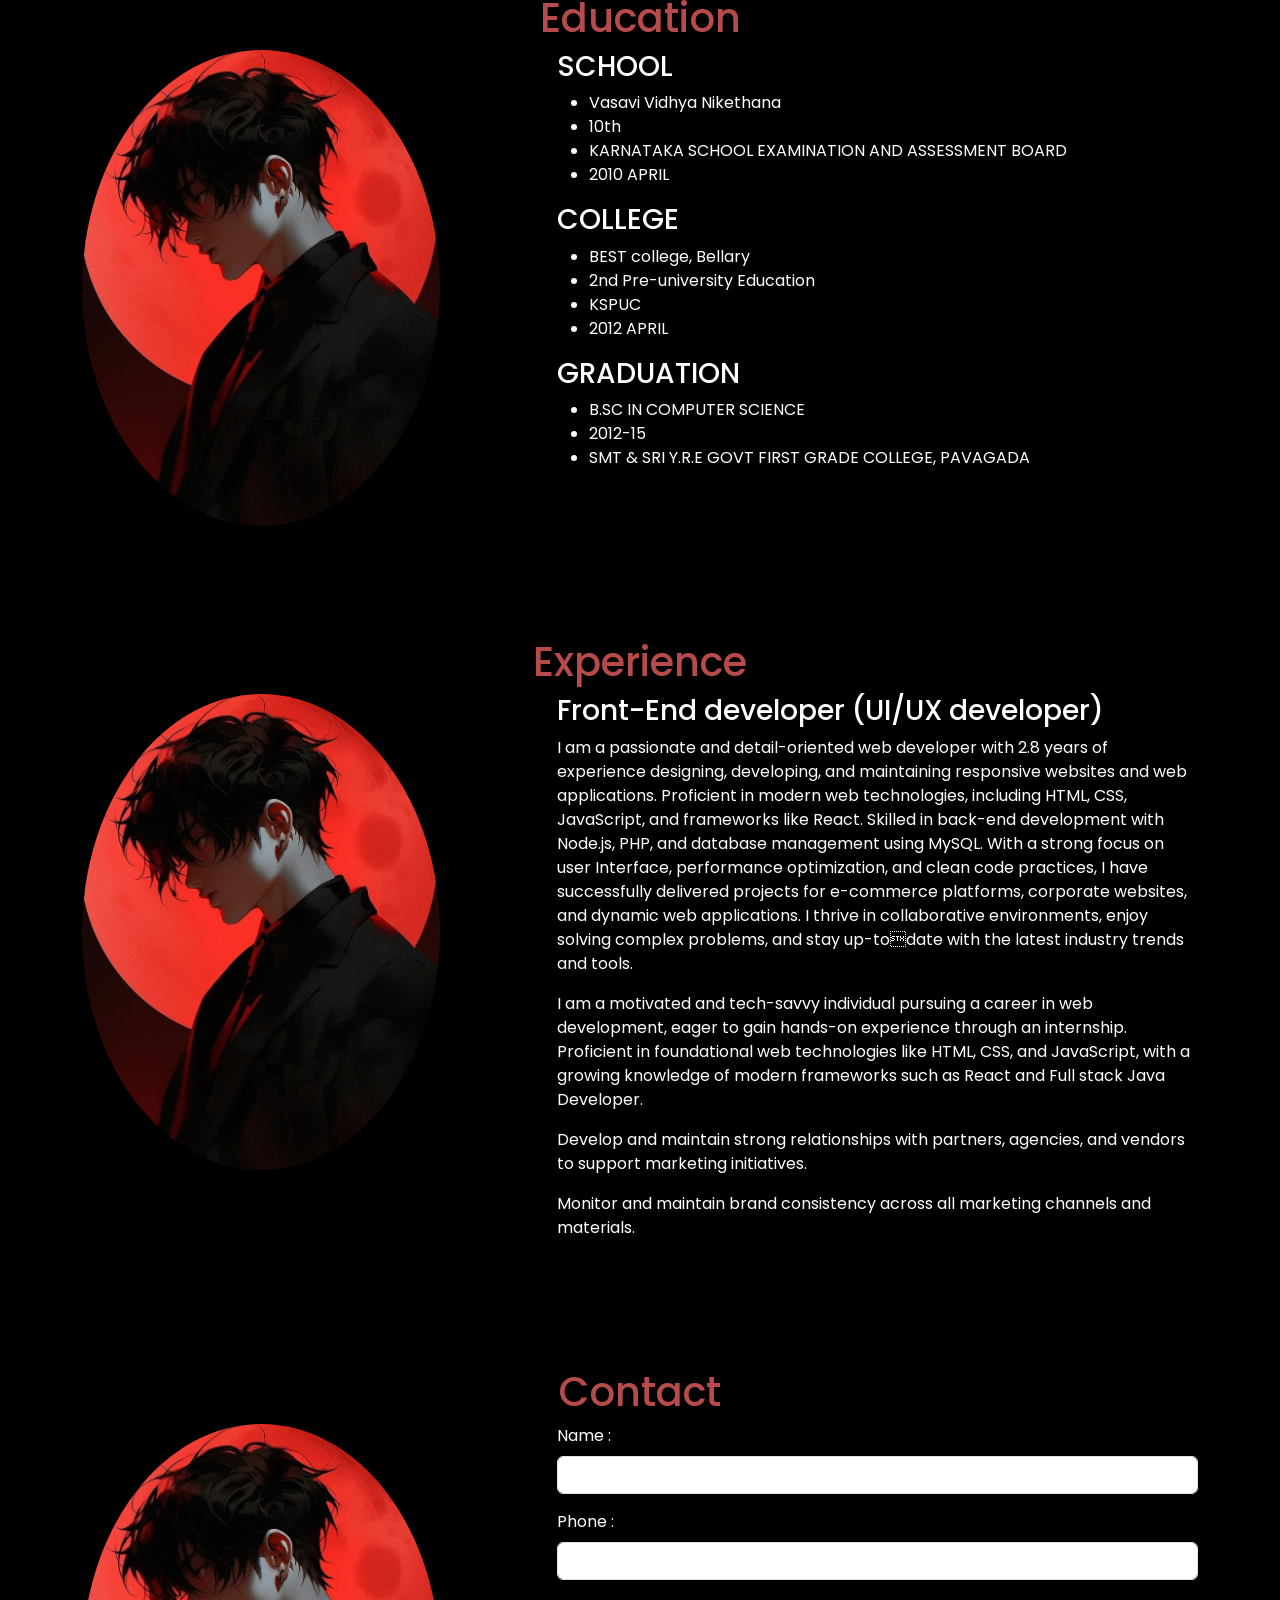
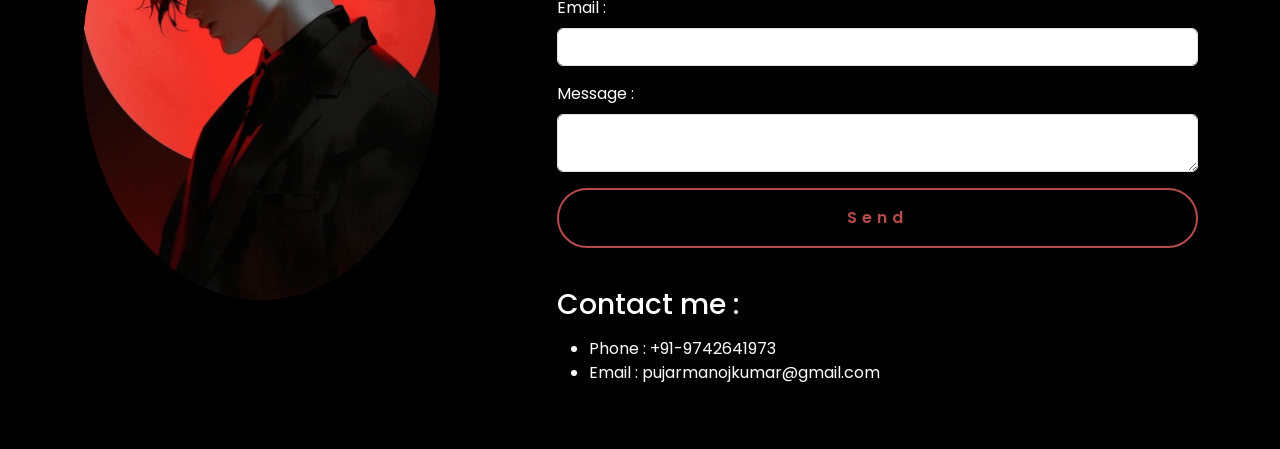
==== commit bb3f23a5: "Update index.html" ====
--- a/index.html
+++ b/index.html
@@ -60,7 +60,7 @@
           <div class="row">
             <div class="col-lg-5">
               <div class="home-img pt-5">
-                <img src="main.jpg" alt="" class="img-fluid" />
+                <img src="manoj.png" alt="" class="img-fluid" />
               </div>
             </div>
             <div class="col-lg-7 home">
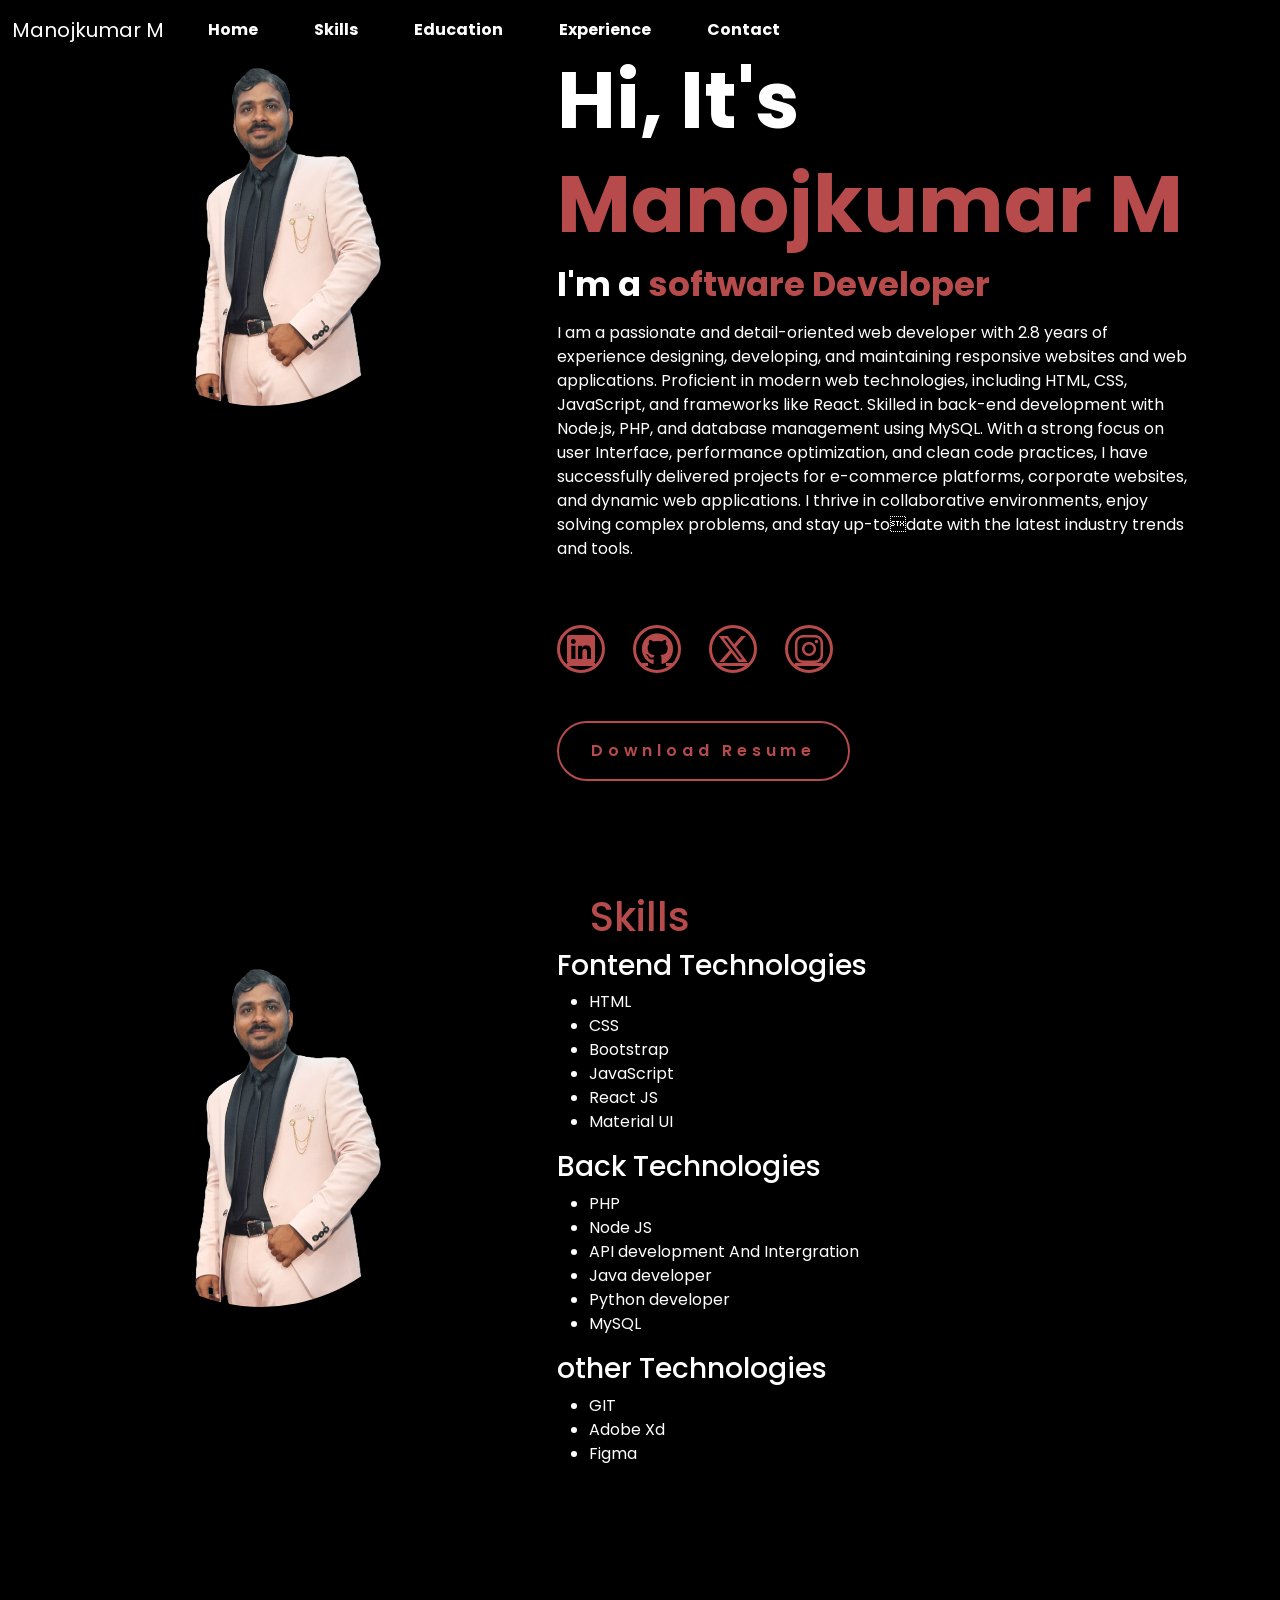
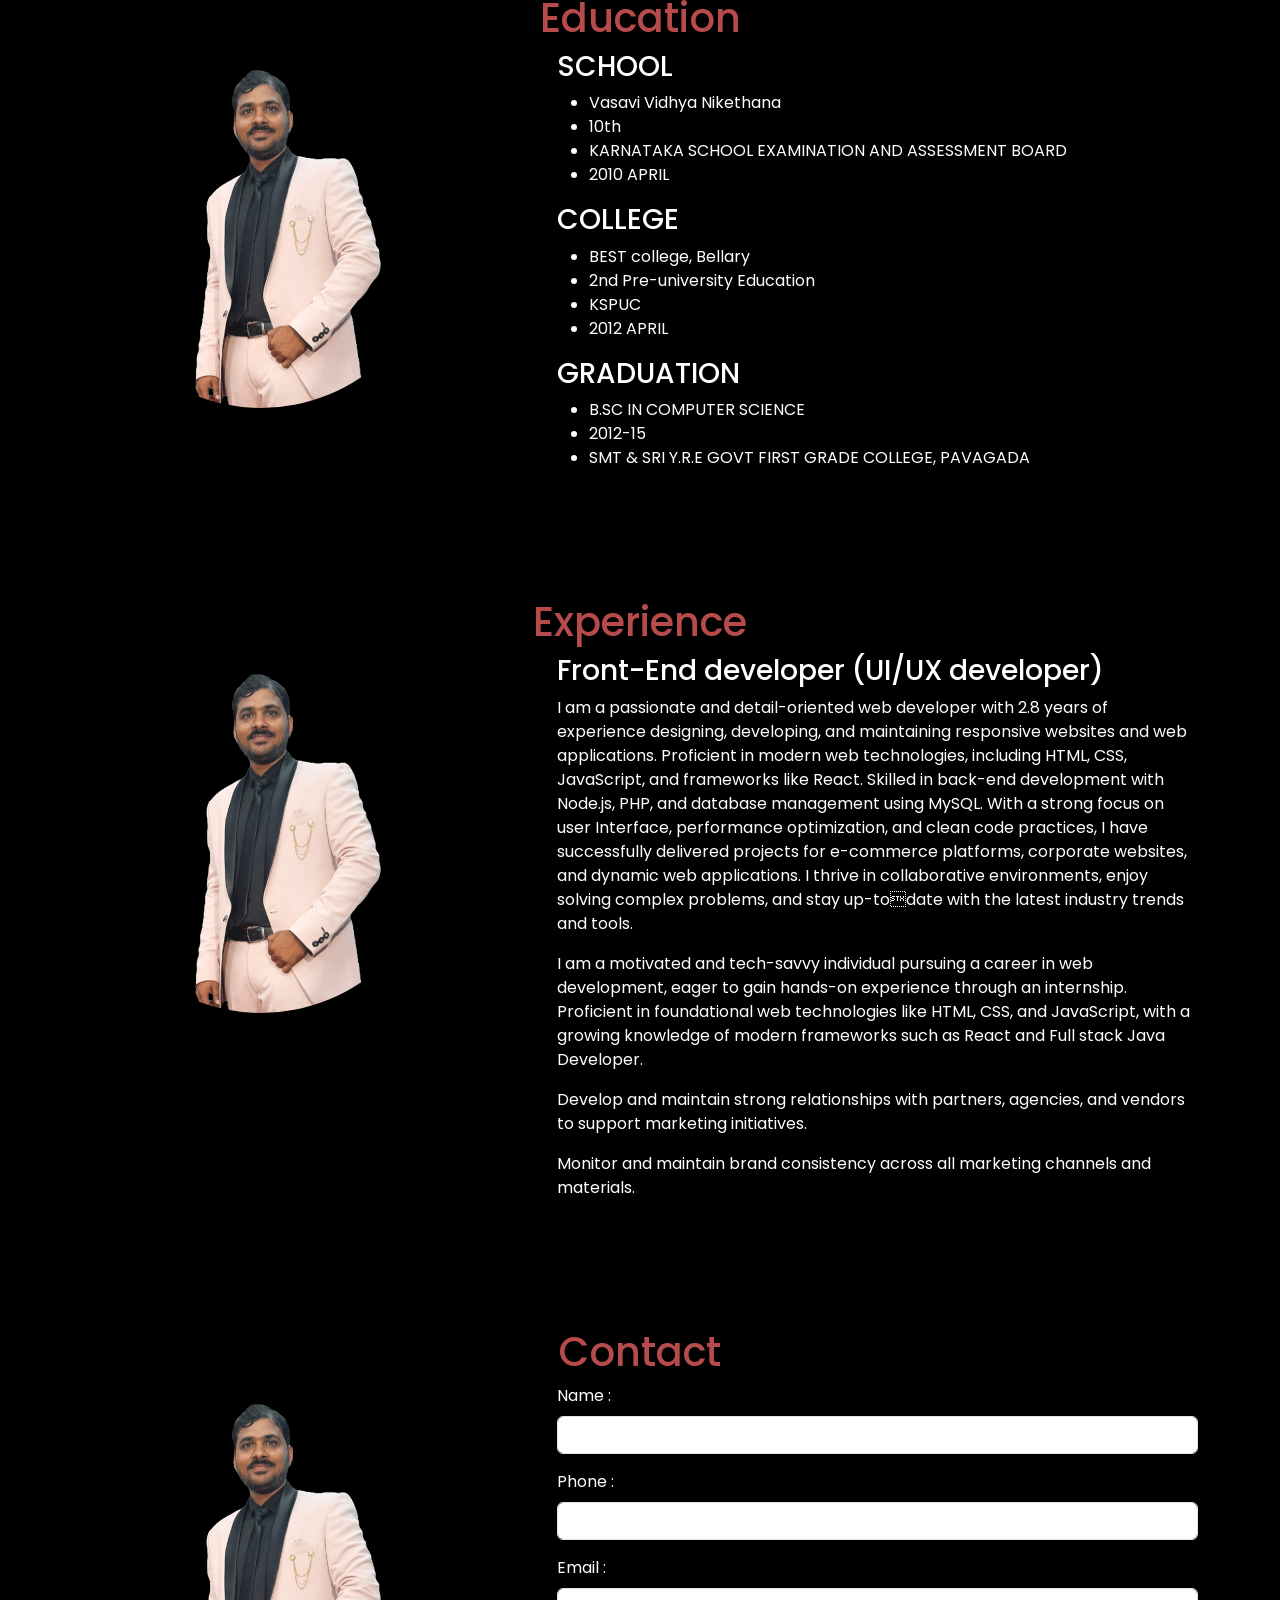
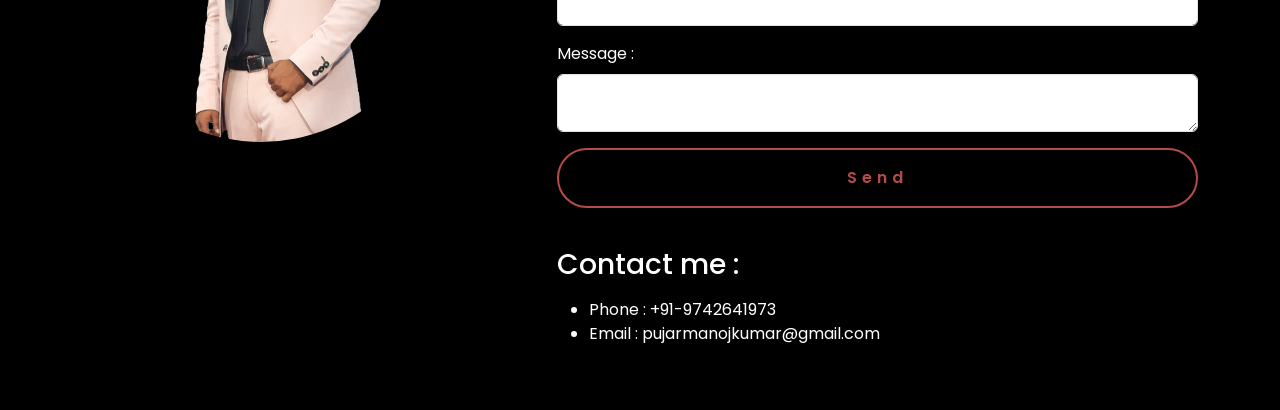
==== commit 821dc123: "Update index.html" ====
--- a/index.html
+++ b/index.html
@@ -104,7 +104,7 @@
           </div>
           <div class="col-lg-5">
             <div class="home-img">
-              <img src="main.jpg" alt="" class="img-fluid" />
+              <img src="manoj.png" alt="" class="img-fluid" />
             </div>
           </div>
           <div class="col-lg-7">
@@ -146,7 +146,7 @@
           </div>
           <div class="col-lg-5">
             <div class="home-img">
-              <img src="main.jpg" alt="" class="img-fluid" />
+              <img src="manoj.png" alt="" class="img-fluid" />
             </div>
           </div>
           <div class="col-lg-7">
@@ -184,7 +184,7 @@
           </div>
           <div class="col-lg-5">
             <div class="home-img">
-              <img src="main.jpg" alt="" class="img-fluid" />
+              <img src="manoj.png" alt="" class="img-fluid" />
             </div>
           </div>
           <div class="col-lg-7">
@@ -232,7 +232,7 @@
           </div>
           <div class="col-lg-5">
             <div class="home-img">
-              <img src="main.jpg" alt="" class="img-fluid" />
+              <img src="manoj.png" alt="" class="img-fluid" />
             </div>
           </div>
           <div class="col-lg-7">
